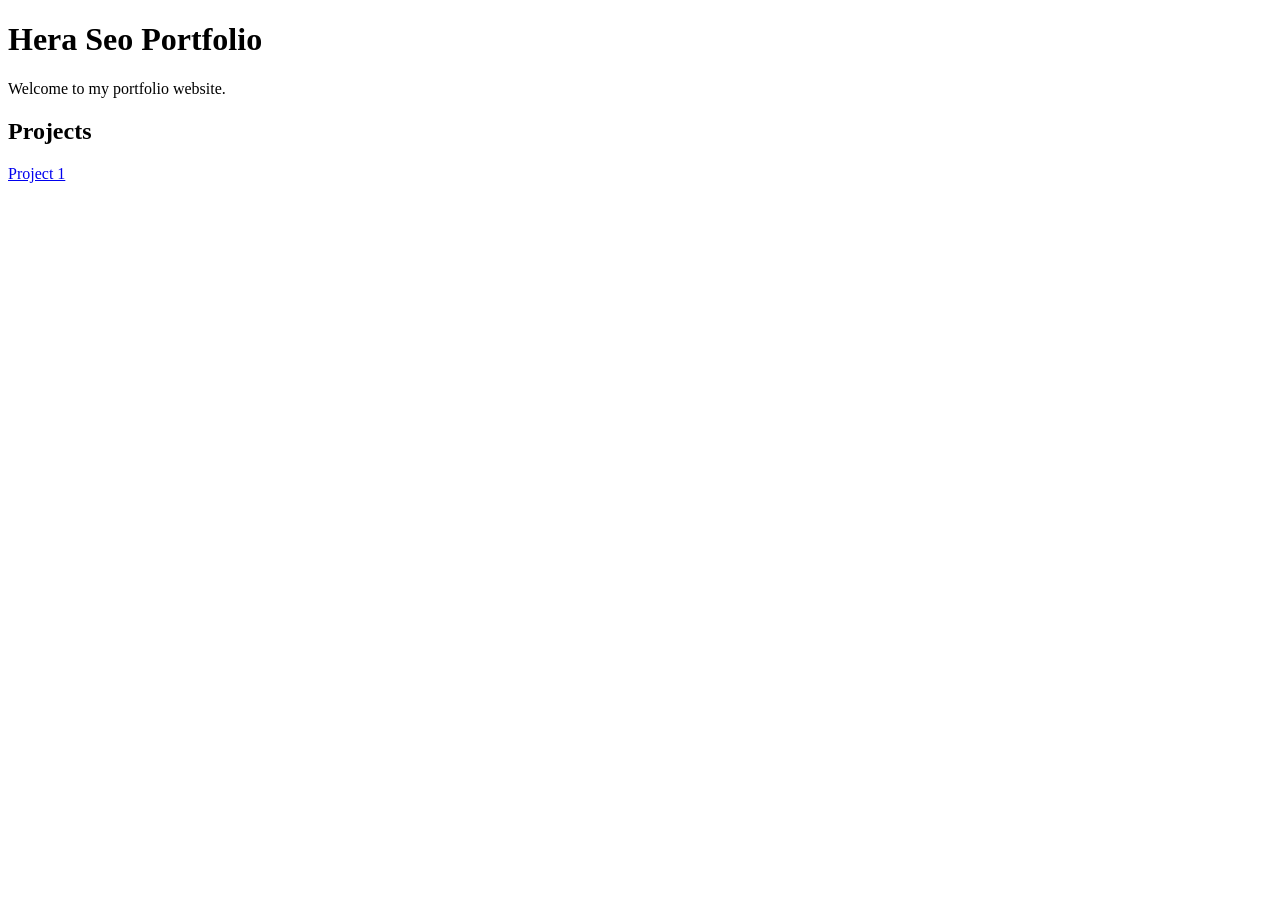
==== index.html @ c652c59f "Create index.html" ====
<!DOCTYPE html>
<html>
<head>
  <meta charset="UTF-8">
  <title>Hera Seo Portfolio</title>
</head>
<body>
  <h1>Hera Seo Portfolio</h1>
  <p>Welcome to my portfolio website.</p>

  <h2>Projects</h2>
  <p><a href="10C_Project1/">Project 1</a></p>
</body>
</html>
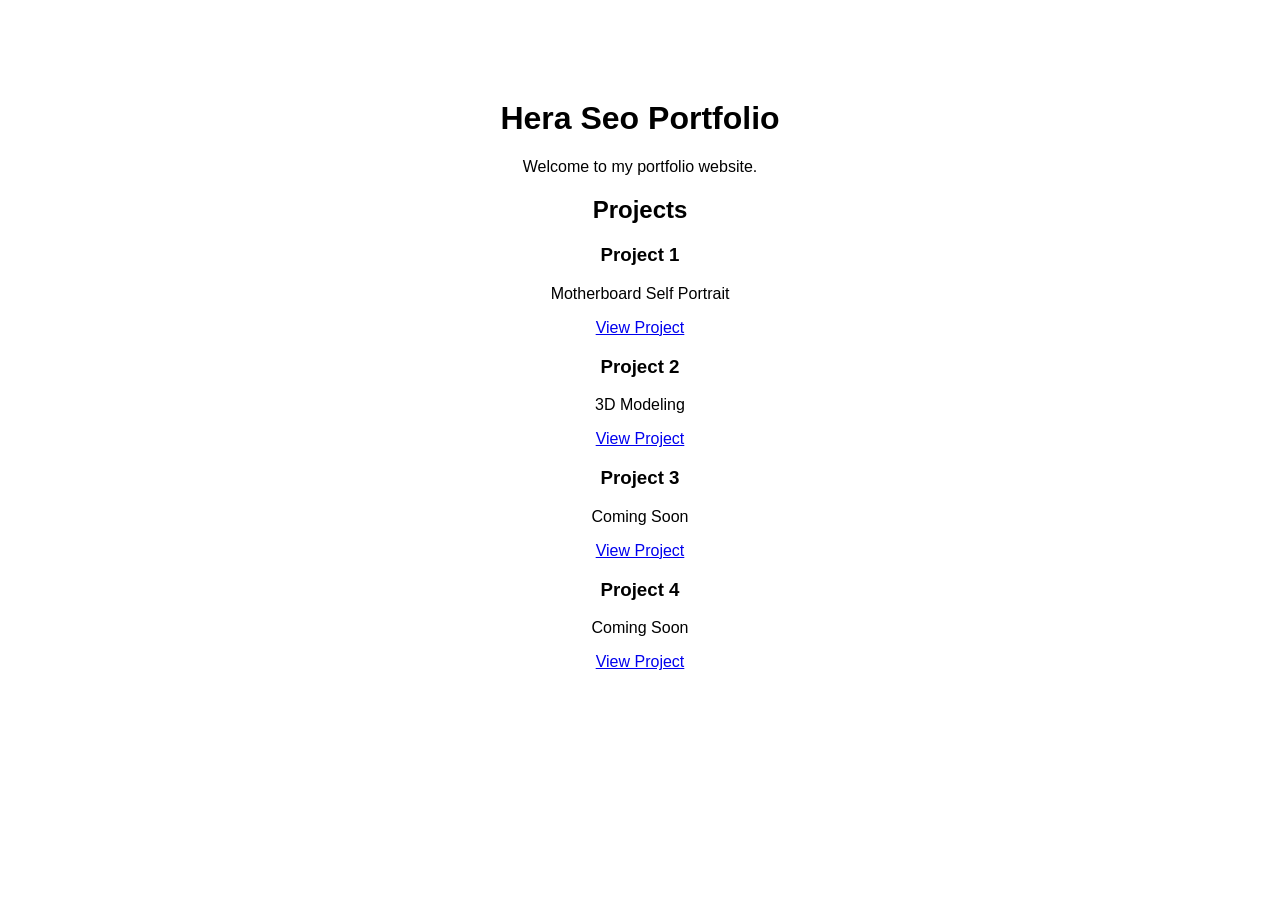
==== commit 16c90bd4: "Update index.html" ====
--- a/index.html
+++ b/index.html
@@ -1,14 +1,40 @@
 <!DOCTYPE html>
 <html>
 <head>
-  <meta charset="UTF-8">
-  <title>Hera Seo Portfolio</title>
+ <head>
+    <meta charset="UTF-8">
+    <title>Hera Seo Portfolio</title>
+    <link rel="stylesheet" href="style.css">
+</head>
 </head>
 <body>
   <h1>Hera Seo Portfolio</h1>
   <p>Welcome to my portfolio website.</p>
 
-  <h2>Projects</h2>
-  <p><a href="10C_Project1/">Project 1</a></p>
+ <h2>Projects</h2>
+
+<div class="card">
+    <h3>Project 1</h3>
+    <p>Motherboard Self Portrait</p>
+    <a href="10C_Project1/">View Project</a>
+</div>
+
+<div class="card">
+    <h3>Project 2</h3>
+    <p>3D Modeling</p>
+    <a href="10C_Project2/">View Project</a>
+</div>
+
+<div class="card">
+    <h3>Project 3</h3>
+    <p>Coming Soon</p>
+    <a href="10C_Project3/">View Project</a>
+</div>
+
+<div class="card">
+    <h3>Project 4</h3>
+    <p>Coming Soon</p>
+    <a href="10C_Project4/">View Project</a>
+</div>
 </body>
 </html>
--- a/style.css
+++ b/style.css
@@ -0,0 +1,9 @@
+body {
+    font-family: Arial, sans-serif;
+    text-align: center;
+    margin-top: 100px;
+}
+
+h1 {
+    color: black;
+}
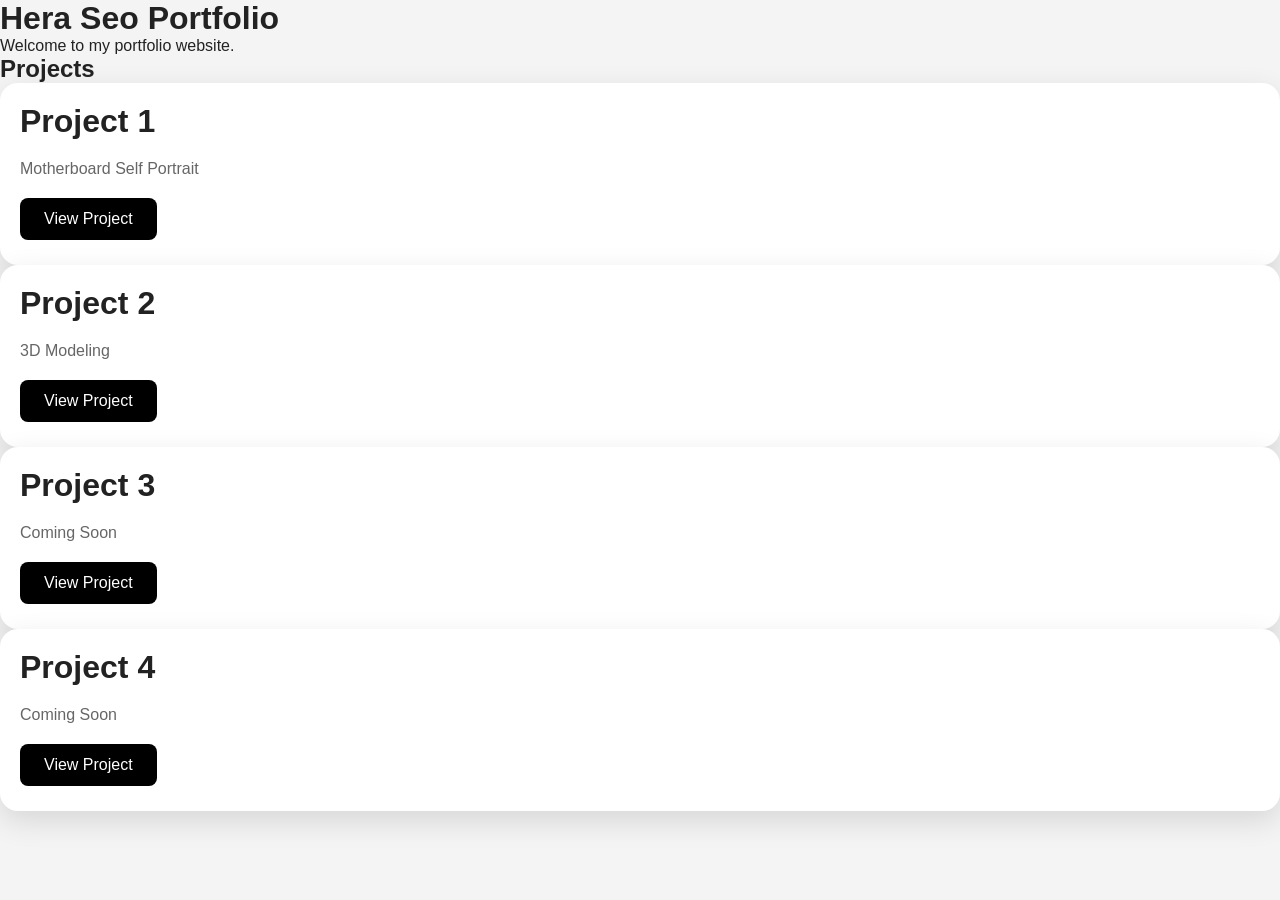
==== commit 1f0e16ac: "change" ====
--- a/index.html
+++ b/index.html
@@ -1,11 +1,9 @@
 <!DOCTYPE html>
 <html>
 <head>
- <head>
     <meta charset="UTF-8">
     <title>Hera Seo Portfolio</title>
     <link rel="stylesheet" href="style.css">
-</head>
 </head>
 <body>
   <h1>Hera Seo Portfolio</h1>
--- a/style.css
+++ b/style.css
@@ -1,9 +1,143 @@
-body {
-    font-family: Arial, sans-serif;
-    text-align: center;
-    margin-top: 100px;
+*{
+    margin:0;
+    padding:0;
+    box-sizing:border-box;
 }
 
-h1 {
-    color: black;
+body{
+
+    background:#f4f4f4;
+
+    font-family:Arial, Helvetica, sans-serif;
+
+    color:#222;
+
 }
+
+.hero{
+
+    height:320px;
+
+    display:flex;
+
+    flex-direction:column;
+
+    justify-content:center;
+
+    align-items:center;
+
+}
+
+.hero h1{
+
+    font-size:64px;
+
+    margin-bottom:20px;
+
+}
+
+.subtitle{
+
+    font-size:20px;
+
+    color:#666;
+
+}
+
+.project-title{
+
+    text-align:center;
+
+    margin-bottom:50px;
+
+    font-size:40px;
+
+}
+
+.projects{
+
+    width:1200px;
+
+    margin:auto;
+
+    display:grid;
+
+    grid-template-columns:repeat(2,1fr);
+
+    gap:40px;
+
+    padding-bottom:80px;
+
+}
+
+.card{
+
+    background:white;
+
+    border-radius:18px;
+
+    overflow:hidden;
+
+    box-shadow:0 10px 30px rgba(0,0,0,.12);
+
+    transition:.3s;
+
+}
+
+.card:hover{
+
+    transform:translateY(-10px);
+
+}
+
+.card img{
+
+    width:100%;
+
+    height:260px;
+
+    object-fit:cover;
+
+    background:#ddd;
+
+}
+
+.card h3{
+
+    margin:20px;
+
+    font-size:32px;
+
+}
+
+.card p{
+
+    margin:0 20px 20px;
+
+    color:#666;
+
+}
+
+.card a{
+
+    display:inline-block;
+
+    margin:0 20px 25px;
+
+    padding:12px 24px;
+
+    background:black;
+
+    color:white;
+
+    border-radius:8px;
+
+    text-decoration:none;
+
+}
+
+.card a:hover{
+
+    background:#444;
+
+}
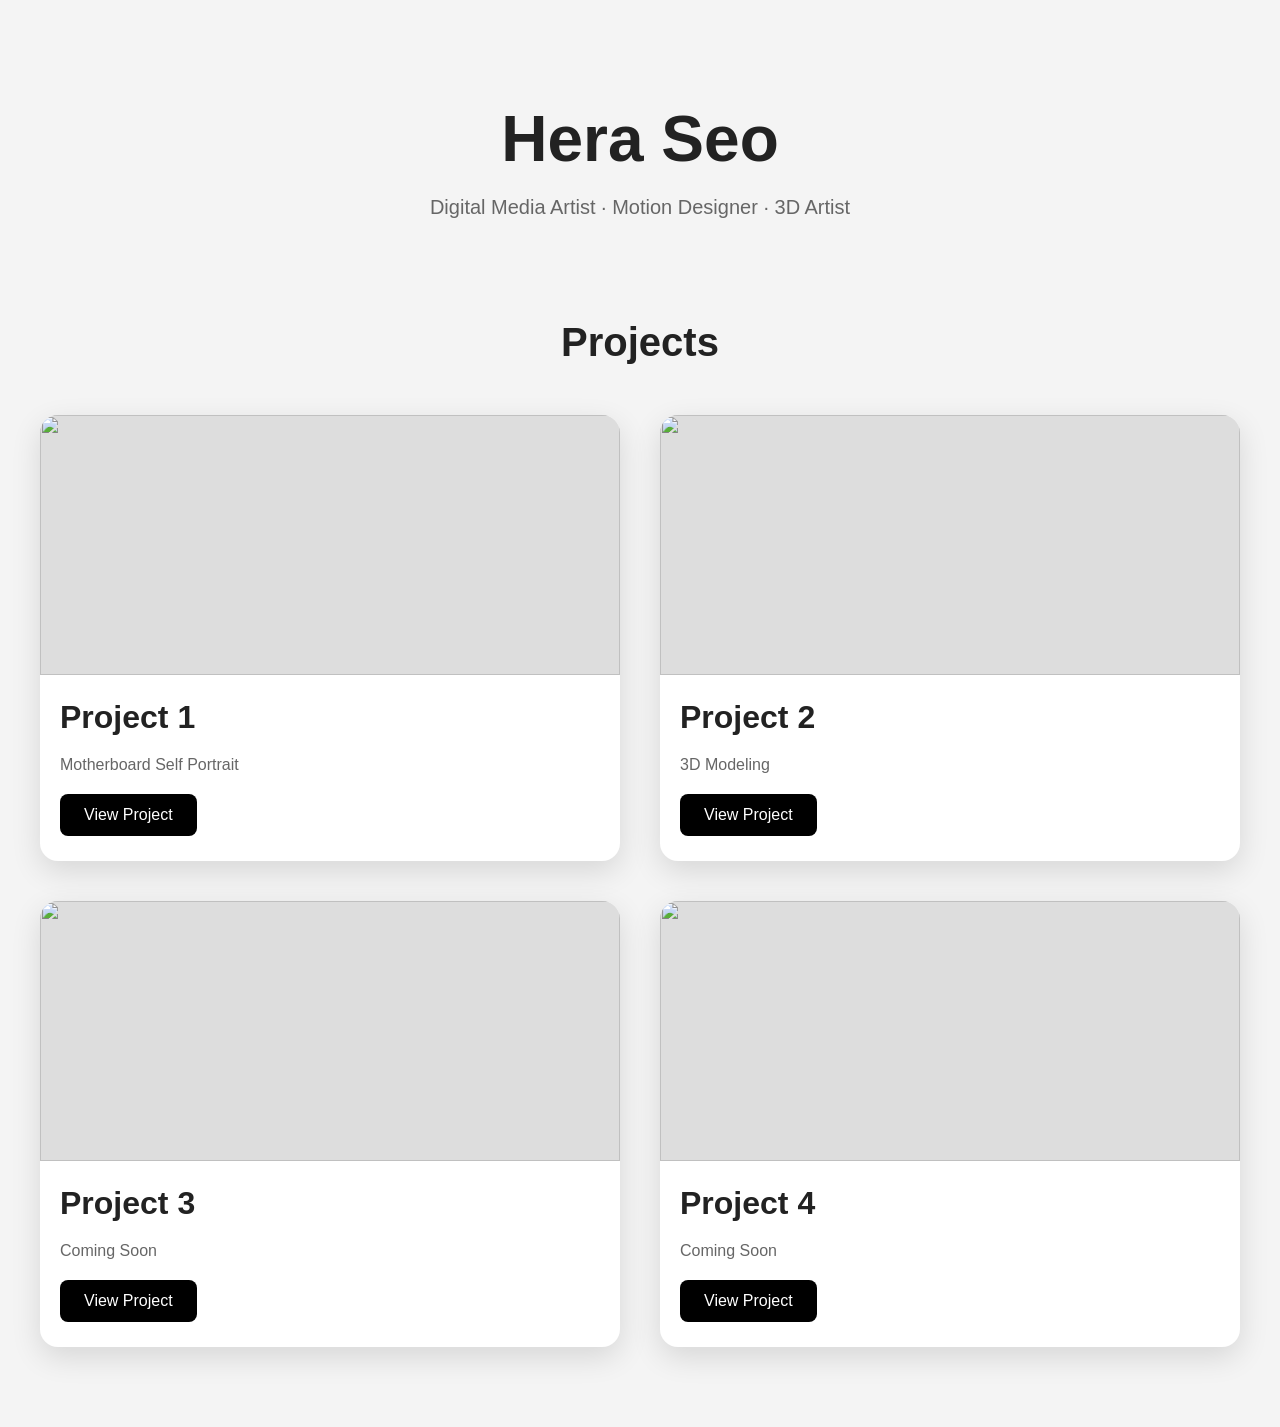
==== commit 47ca77b8: "change" ====
--- a/index.html
+++ b/index.html
@@ -6,33 +6,69 @@
     <link rel="stylesheet" href="style.css">
 </head>
 <body>
-  <h1>Hera Seo Portfolio</h1>
-  <p>Welcome to my portfolio website.</p>
+ <div class="hero">
 
- <h2>Projects</h2>
+    <h1>Hera Seo</h1>
 
-<div class="card">
-    <h3>Project 1</h3>
-    <p>Motherboard Self Portrait</p>
-    <a href="10C_Project1/">View Project</a>
+    <p class="subtitle">
+        Digital Media Artist · Motion Designer · 3D Artist
+    </p>
+
 </div>
 
-<div class="card">
-    <h3>Project 2</h3>
-    <p>3D Modeling</p>
-    <a href="10C_Project2/">View Project</a>
+<h2 class="project-title">Projects</h2>
+
+<div class="projects">
+
+    <div class="card">
+
+        <img src="10C_Project1/thumbnail.jpg">
+
+        <h3>Project 1</h3>
+
+        <p>Motherboard Self Portrait</p>
+
+        <a href="10C_Project1/">View Project</a>
+
+    </div>
+
+    <div class="card">
+
+        <img src="10C_Project2/thumbnail.jpg">
+
+        <h3>Project 2</h3>
+
+        <p>3D Modeling</p>
+
+        <a href="10C_Project2/">View Project</a>
+
+    </div>
+
+    <div class="card">
+
+        <img src="10C_Project3/thumbnail.jpg">
+
+        <h3>Project 3</h3>
+
+        <p>Coming Soon</p>
+
+        <a href="10C_Project3/">View Project</a>
+
+    </div>
+
+    <div class="card">
+
+        <img src="10C_Project4/thumbnail.jpg">
+
+        <h3>Project 4</h3>
+
+        <p>Coming Soon</p>
+
+        <a href="10C_Project4/">View Project</a>
+
+    </div>
+
 </div>
 
-<div class="card">
-    <h3>Project 3</h3>
-    <p>Coming Soon</p>
-    <a href="10C_Project3/">View Project</a>
-</div>
-
-<div class="card">
-    <h3>Project 4</h3>
-    <p>Coming Soon</p>
-    <a href="10C_Project4/">View Project</a>
-</div>
 </body>
 </html>
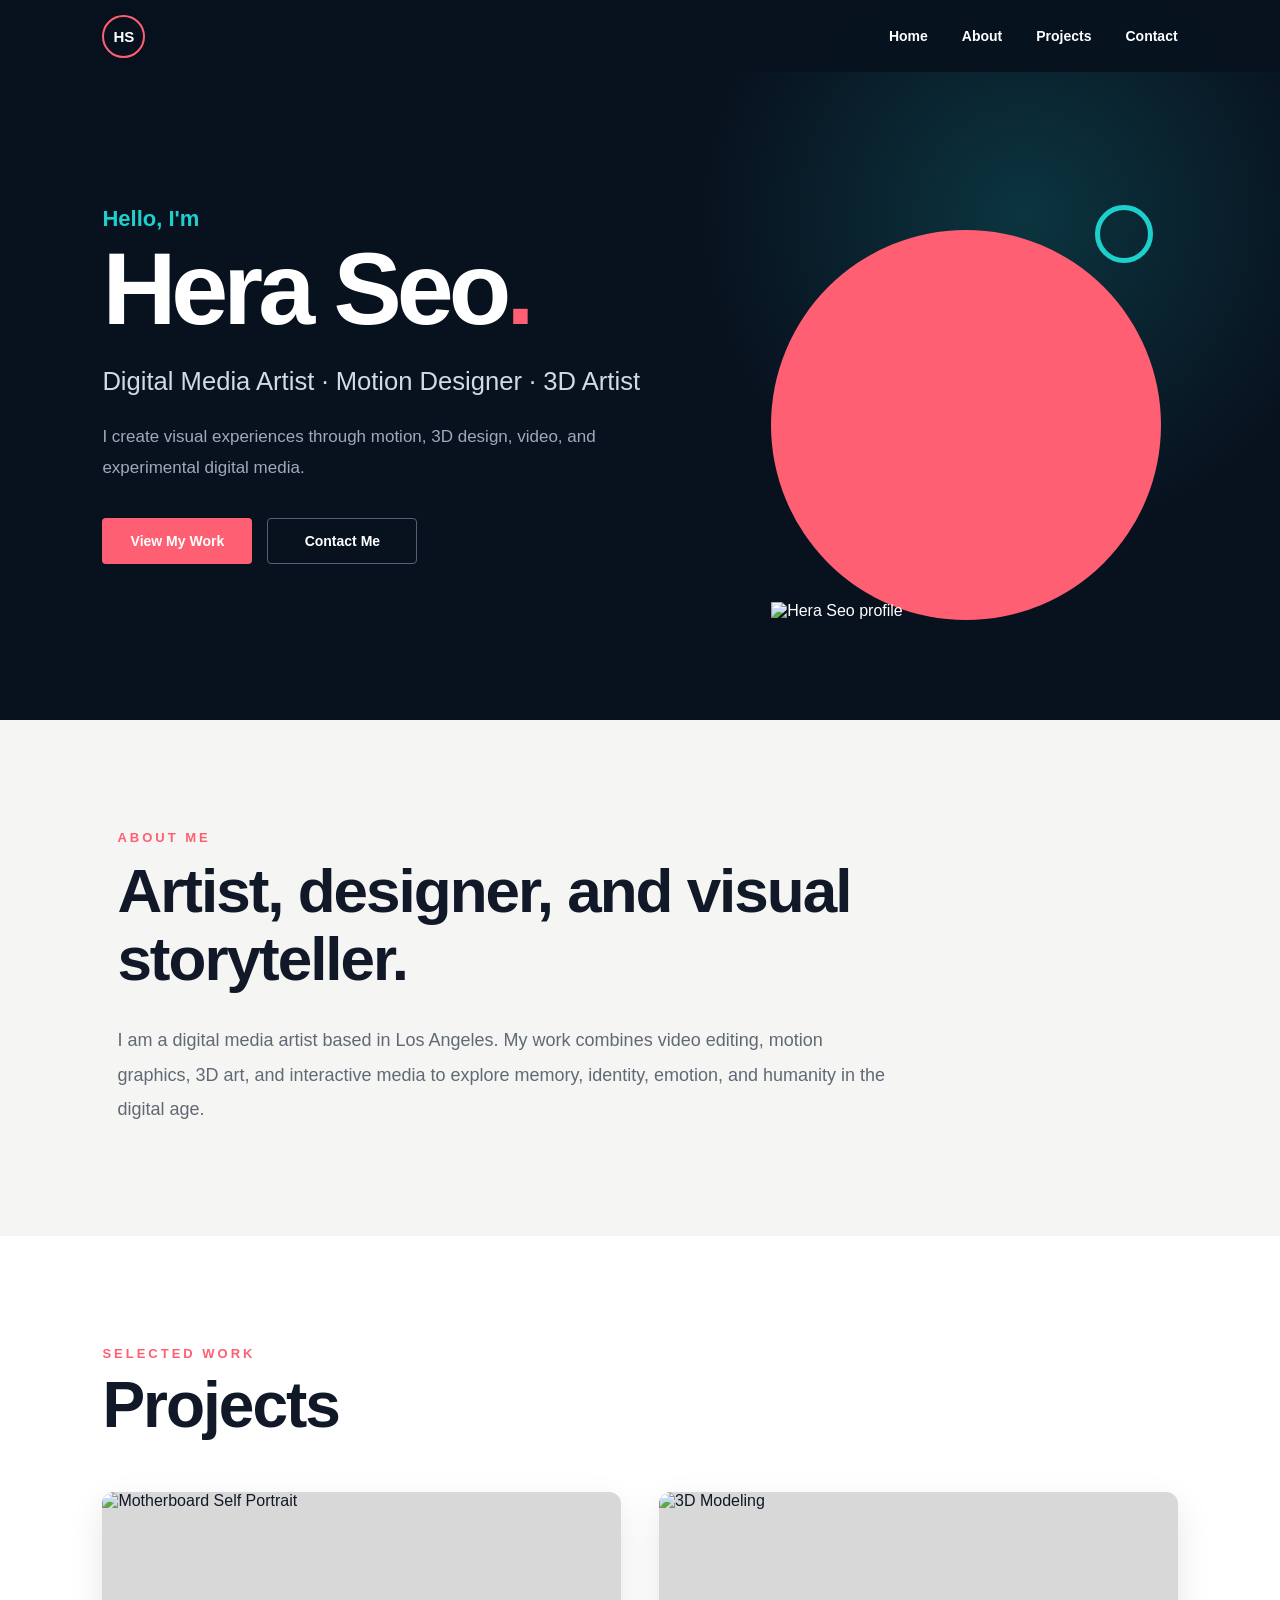
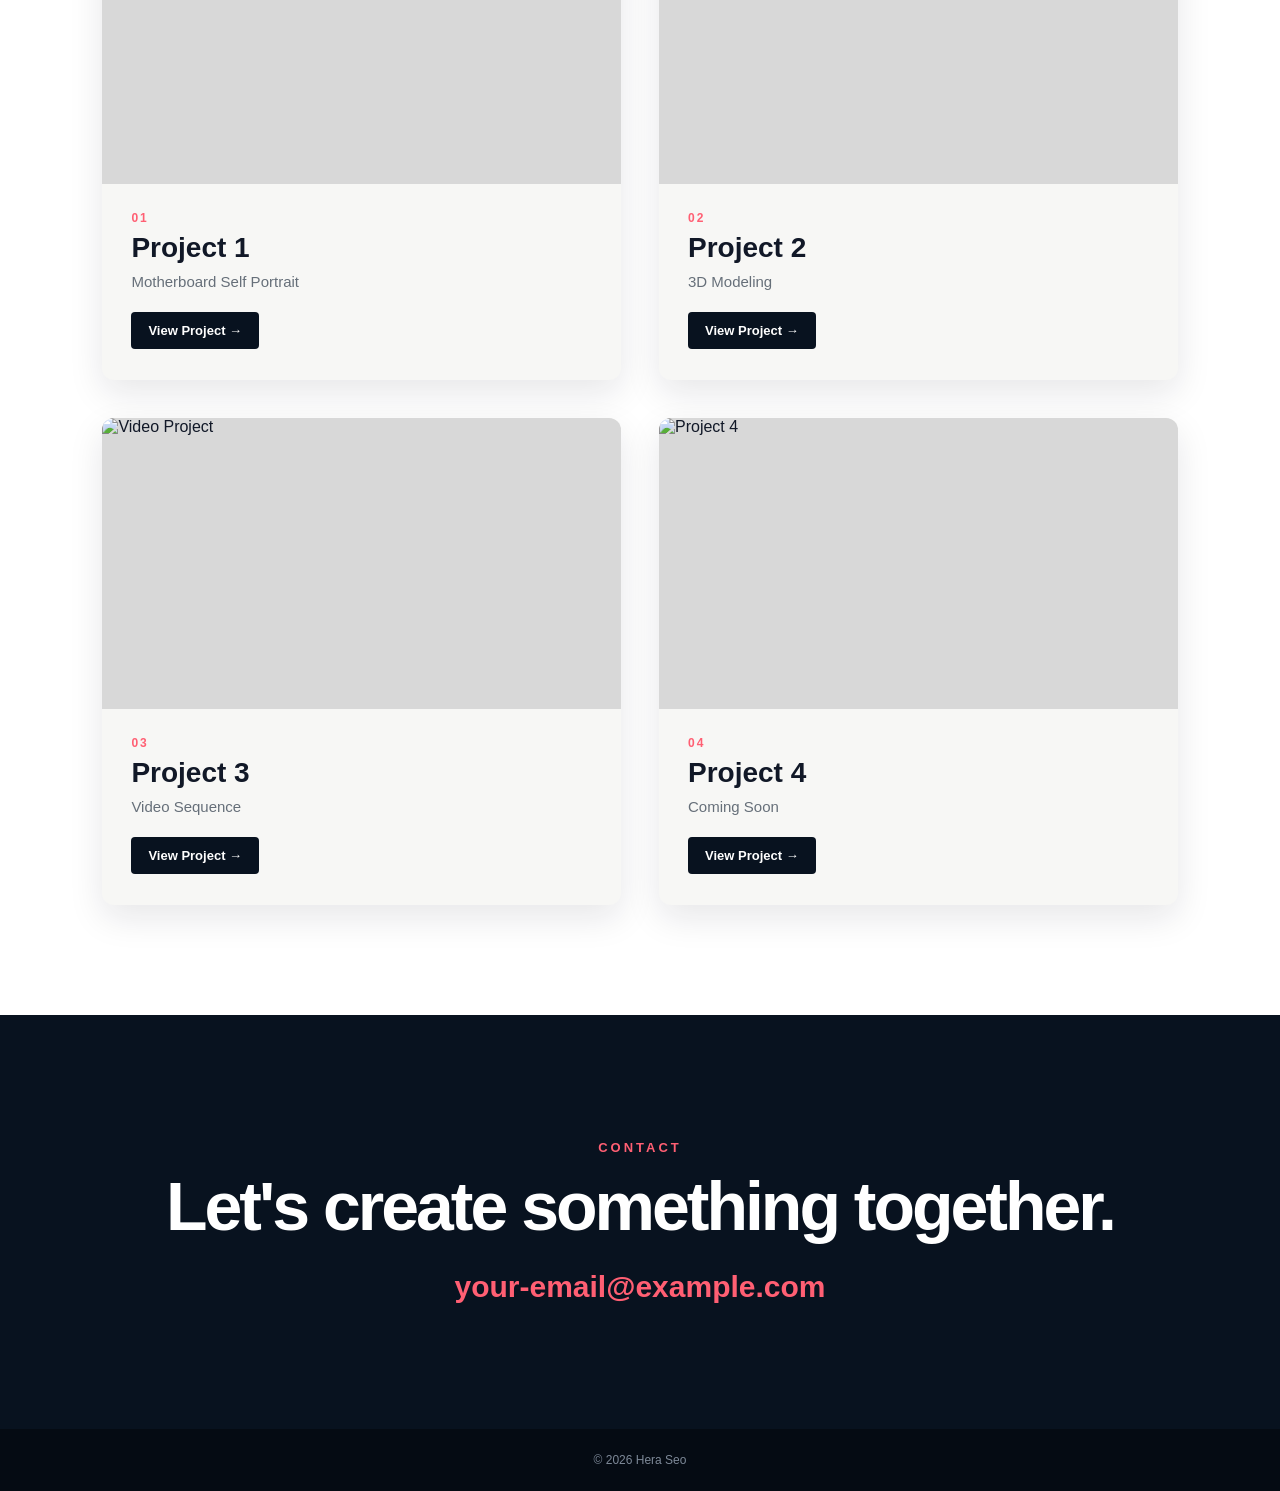
==== commit ece33fe6: "Update index.html" ====
--- a/index.html
+++ b/index.html
@@ -1,74 +1,300 @@
 <!DOCTYPE html>
-<html>
+<html lang="en">
 <head>
     <meta charset="UTF-8">
+
+    <meta
+        name="viewport"
+        content="width=device-width, initial-scale=1.0"
+    >
+
     <title>Hera Seo Portfolio</title>
+
     <link rel="stylesheet" href="style.css">
 </head>
+
 <body>
- <div class="hero">
-
-    <h1>Hera Seo</h1>
-
-    <p class="subtitle">
-        Digital Media Artist · Motion Designer · 3D Artist
-    </p>
-
-</div>
-
-<h2 class="project-title">Projects</h2>
-
-<div class="projects">
-
-    <div class="card">
-
-        <img src="10C_Project1/thumbnail.jpg">
-
-        <h3>Project 1</h3>
-
-        <p>Motherboard Self Portrait</p>
-
-        <a href="10C_Project1/">View Project</a>
-
-    </div>
-
-    <div class="card">
-
-        <img src="10C_Project2/thumbnail.jpg">
-
-        <h3>Project 2</h3>
-
-        <p>3D Modeling</p>
-
-        <a href="10C_Project2/">View Project</a>
-
-    </div>
-
-    <div class="card">
-
-        <img src="10C_Project3/thumbnail.jpg">
-
-        <h3>Project 3</h3>
-
-        <p>Coming Soon</p>
-
-        <a href="10C_Project3/">View Project</a>
-
-    </div>
-
-    <div class="card">
-
-        <img src="10C_Project4/thumbnail.jpg">
-
-        <h3>Project 4</h3>
-
-        <p>Coming Soon</p>
-
-        <a href="10C_Project4/">View Project</a>
-
-    </div>
-
-</div>
+
+    <!-- Navigation -->
+    <nav class="navbar">
+
+        <a href="#home" class="logo">
+            HS
+        </a>
+
+        <div class="nav-links">
+            <a href="#home">Home</a>
+            <a href="#about">About</a>
+            <a href="#projects">Projects</a>
+            <a href="#contact">Contact</a>
+        </div>
+
+    </nav>
+
+
+    <!-- Hero -->
+    <header class="hero" id="home">
+
+        <div class="hero-content">
+
+            <!-- Left Text -->
+            <div class="hero-text">
+
+                <p class="hello">
+                    Hello, I'm
+                </p>
+
+                <h1>
+                    Hera Seo<span>.</span>
+                </h1>
+
+                <p class="subtitle">
+                    Digital Media Artist · Motion Designer · 3D Artist
+                </p>
+
+                <p class="intro">
+                    I create visual experiences through motion,
+                    3D design, video, and experimental digital media.
+                </p>
+
+                <div class="hero-buttons">
+
+                    <a href="#projects" class="primary-button">
+                        View My Work
+                    </a>
+
+                    <a href="#contact" class="secondary-button">
+                        Contact Me
+                    </a>
+
+                </div>
+
+            </div>
+
+
+            <!-- Right Profile Image -->
+            <div class="profile-area">
+
+                <div class="profile-circle"></div>
+
+                <img
+                    src="profile.png"
+                    alt="Hera Seo profile"
+                    class="profile-image"
+                >
+
+                <div class="decor-circle"></div>
+
+            </div>
+
+        </div>
+
+    </header>
+
+
+    <!-- About -->
+    <section class="about-section" id="about">
+
+        <p class="section-label">
+            ABOUT ME
+        </p>
+
+        <h2>
+            Artist, designer, and visual storyteller.
+        </h2>
+
+        <p class="about-text">
+            I am a digital media artist based in Los Angeles.
+            My work combines video editing, motion graphics,
+            3D art, and interactive media to explore memory,
+            identity, emotion, and humanity in the digital age.
+        </p>
+
+    </section>
+
+
+    <!-- Projects -->
+    <section class="project-section" id="projects">
+
+        <p class="section-label">
+            SELECTED WORK
+        </p>
+
+        <h2 class="project-title">
+            Projects
+        </h2>
+
+        <div class="projects">
+
+            <div class="card">
+
+                <div class="image-wrapper">
+
+                    <img
+                        src="10C_Project1/thumbnail.jpg"
+                        alt="Motherboard Self Portrait"
+                    >
+
+                </div>
+
+                <div class="card-content">
+
+                    <p class="project-number">
+                        01
+                    </p>
+
+                    <h3>
+                        Project 1
+                    </h3>
+
+                    <p>
+                        Motherboard Self Portrait
+                    </p>
+
+                    <a href="10C_Project1/">
+                        View Project →
+                    </a>
+
+                </div>
+
+            </div>
+
+
+            <div class="card">
+
+                <div class="image-wrapper">
+
+                    <img
+                        src="10C_Project2/thumbnail.jpg"
+                        alt="3D Modeling"
+                    >
+
+                </div>
+
+                <div class="card-content">
+
+                    <p class="project-number">
+                        02
+                    </p>
+
+                    <h3>
+                        Project 2
+                    </h3>
+
+                    <p>
+                        3D Modeling
+                    </p>
+
+                    <a href="10C_Project2/">
+                        View Project →
+                    </a>
+
+                </div>
+
+            </div>
+
+
+            <div class="card">
+
+                <div class="image-wrapper">
+
+                    <img
+                        src="10C_Project3/thumbnail.jpg"
+                        alt="Video Project"
+                    >
+
+                </div>
+
+                <div class="card-content">
+
+                    <p class="project-number">
+                        03
+                    </p>
+
+                    <h3>
+                        Project 3
+                    </h3>
+
+                    <p>
+                        Video Sequence
+                    </p>
+
+                    <a href="10C_Project3/">
+                        View Project →
+                    </a>
+
+                </div>
+
+            </div>
+
+
+            <div class="card">
+
+                <div class="image-wrapper">
+
+                    <img
+                        src="10C_Project4/thumbnail.jpg"
+                        alt="Project 4"
+                    >
+
+                </div>
+
+                <div class="card-content">
+
+                    <p class="project-number">
+                        04
+                    </p>
+
+                    <h3>
+                        Project 4
+                    </h3>
+
+                    <p>
+                        Coming Soon
+                    </p>
+
+                    <a href="10C_Project4/">
+                        View Project →
+                    </a>
+
+                </div>
+
+            </div>
+
+        </div>
+
+    </section>
+
+
+    <!-- Contact -->
+    <section class="contact-section" id="contact">
+
+        <p class="section-label">
+            CONTACT
+        </p>
+
+        <h2>
+            Let's create something together.
+        </h2>
+
+        <a
+            href="mailto:your-email@example.com"
+            class="email-link"
+        >
+            your-email@example.com
+        </a>
+
+    </section>
+
+
+    <!-- Footer -->
+    <footer>
+
+        <p>
+            © 2026 Hera Seo
+        </p>
+
+    </footer>
 
 </body>
 </html>
--- a/style.css
+++ b/style.css
@@ -1,143 +1,561 @@
-*{
-    margin:0;
-    padding:0;
-    box-sizing:border-box;
-}
-
-body{
-
-    background:#f4f4f4;
-
-    font-family:Arial, Helvetica, sans-serif;
-
-    color:#222;
-
-}
-
-.hero{
-
-    height:320px;
-
-    display:flex;
-
-    flex-direction:column;
-
-    justify-content:center;
-
-    align-items:center;
-
-}
-
-.hero h1{
-
-    font-size:64px;
-
-    margin-bottom:20px;
-
-}
-
-.subtitle{
-
-    font-size:20px;
-
-    color:#666;
-
-}
-
-.project-title{
-
-    text-align:center;
-
-    margin-bottom:50px;
-
-    font-size:40px;
-
-}
-
-.projects{
-
-    width:1200px;
-
-    margin:auto;
-
-    display:grid;
-
-    grid-template-columns:repeat(2,1fr);
-
-    gap:40px;
-
-    padding-bottom:80px;
-
-}
-
-.card{
-
-    background:white;
-
-    border-radius:18px;
-
-    overflow:hidden;
-
-    box-shadow:0 10px 30px rgba(0,0,0,.12);
-
-    transition:.3s;
-
-}
-
-.card:hover{
-
-    transform:translateY(-10px);
-
-}
-
-.card img{
-
-    width:100%;
-
-    height:260px;
-
-    object-fit:cover;
-
-    background:#ddd;
-
-}
-
-.card h3{
-
-    margin:20px;
-
-    font-size:32px;
-
-}
-
-.card p{
-
-    margin:0 20px 20px;
-
-    color:#666;
-
-}
-
-.card a{
-
-    display:inline-block;
-
-    margin:0 20px 25px;
-
-    padding:12px 24px;
-
-    background:black;
-
-    color:white;
-
-    border-radius:8px;
-
-    text-decoration:none;
-
-}
-
-.card a:hover{
-
-    background:#444;
+/* Basic Reset */
+
+* {
+    margin: 0;
+    padding: 0;
+    box-sizing: border-box;
+}
+
+html {
+    scroll-behavior: smooth;
+}
+
+body {
+    font-family: Arial, Helvetica, sans-serif;
+    color: #111827;
+    background-color: #f5f5f3;
+}
+
+a {
+    color: inherit;
+    text-decoration: none;
+}
+
+img {
+    display: block;
+    width: 100%;
+}
+
+
+/* Navigation */
+
+.navbar {
+    position: fixed;
+    top: 0;
+    left: 0;
+
+    width: 100%;
+    height: 72px;
+
+    padding: 0 8%;
+
+    display: flex;
+    justify-content: space-between;
+    align-items: center;
+
+    background-color: rgba(8, 18, 31, 0.95);
+    backdrop-filter: blur(10px);
+
+    color: white;
+
+    z-index: 1000;
+}
+
+.logo {
+    width: 43px;
+    height: 43px;
+
+    display: flex;
+    justify-content: center;
+    align-items: center;
+
+    border: 2px solid #ff5f73;
+    border-radius: 50%;
+
+    font-size: 15px;
+    font-weight: 800;
+}
+
+.nav-links {
+    display: flex;
+    gap: 34px;
+}
+
+.nav-links a {
+    font-size: 14px;
+    font-weight: 600;
+
+    transition: color 0.3s ease;
+}
+
+.nav-links a:hover {
+    color: #ff5f73;
+}
+
+
+/* Hero */
+
+.hero {
+    min-height: 720px;
+
+    padding: 140px 8% 90px;
+
+    display: flex;
+    align-items: center;
+
+    color: white;
+
+    background:
+        radial-gradient(
+            circle at 80% 30%,
+            rgba(26, 211, 210, 0.18),
+            transparent 28%
+        ),
+        #08121f;
+
+    overflow: hidden;
+}
+
+.hero-content {
+    width: 100%;
+    max-width: 1250px;
+
+    margin: 0 auto;
+
+    display: grid;
+    grid-template-columns: 1.15fr 0.85fr;
+    gap: 80px;
+
+    align-items: center;
+}
+
+.hello {
+    margin-bottom: 8px;
+
+    color: #1ed0cc;
+
+    font-size: 22px;
+    font-weight: 700;
+}
+
+.hero h1 {
+    font-size: clamp(62px, 8vw, 105px);
+    line-height: 0.95;
+
+    letter-spacing: -5px;
+}
+
+.hero h1 span {
+    color: #ff5f73;
+}
+
+.subtitle {
+    margin-top: 25px;
+
+    max-width: 700px;
+
+    color: #d2dae4;
+
+    font-size: clamp(19px, 2vw, 27px);
+    font-weight: 500;
+
+    line-height: 1.5;
+}
+
+.intro {
+    max-width: 600px;
+
+    margin-top: 22px;
+
+    color: #9eaaba;
+
+    font-size: 17px;
+    line-height: 1.8;
+}
+
+.hero-buttons {
+    margin-top: 35px;
+
+    display: flex;
+    gap: 15px;
+    flex-wrap: wrap;
+}
+
+.hero-buttons a {
+    min-width: 150px;
+
+    padding: 14px 24px;
+
+    display: inline-flex;
+    justify-content: center;
+    align-items: center;
+
+    border-radius: 4px;
+
+    font-size: 14px;
+    font-weight: 700;
+
+    transition:
+        transform 0.3s ease,
+        background-color 0.3s ease;
+}
+
+.hero-buttons a:hover {
+    transform: translateY(-4px);
+}
+
+.primary-button {
+    background-color: #ff5f73;
+}
+
+.primary-button:hover {
+    background-color: #ff425d;
+}
+
+.secondary-button {
+    border: 1px solid #536174;
+}
+
+.secondary-button:hover {
+    background-color: rgba(255, 255, 255, 0.08);
+}
+
+
+/* Profile */
+
+.profile-area {
+    position: relative;
+
+    min-height: 470px;
+
+    display: flex;
+    justify-content: center;
+    align-items: flex-end;
+}
+
+.profile-circle {
+    position: absolute;
+
+    width: 390px;
+    height: 390px;
+
+    border-radius: 50%;
+
+    background-color: #ff5f73;
+}
+
+.profile-image {
+    position: relative;
+    z-index: 2;
+
+    width: min(390px, 100%);
+    max-height: 510px;
+
+    object-fit: contain;
+    object-position: bottom;
+}
+
+.decor-circle {
+    position: absolute;
+    top: 55px;
+    right: 25px;
+
+    width: 58px;
+    height: 58px;
+
+    border: 5px solid #1ed0cc;
+    border-radius: 50%;
+}
+
+
+/* About */
+
+.about-section {
+    padding: 110px 8%;
+
+    max-width: 1250px;
+    margin: 0 auto;
+}
+
+.section-label {
+    margin-bottom: 12px;
+
+    color: #ff5f73;
+
+    font-size: 13px;
+    font-weight: 800;
+
+    letter-spacing: 3px;
+}
+
+.about-section h2 {
+    max-width: 850px;
+
+    font-size: clamp(38px, 5vw, 62px);
+
+    line-height: 1.1;
+    letter-spacing: -2px;
+}
+
+.about-text {
+    max-width: 770px;
+
+    margin-top: 30px;
+
+    color: #616975;
+
+    font-size: 18px;
+    line-height: 1.9;
+}
+
+
+/* Projects Section */
+
+.project-section {
+    padding: 110px 8%;
+
+    background-color: white;
+}
+
+.project-section > .section-label,
+.project-title {
+    max-width: 1250px;
+    margin-left: auto;
+    margin-right: auto;
+}
+
+.project-title {
+    margin-bottom: 55px;
+
+    font-size: clamp(42px, 5vw, 64px);
+
+    line-height: 1;
+    letter-spacing: -2px;
+}
+
+
+/* Existing Block Style */
+
+.projects {
+    max-width: 1250px;
+
+    margin: 0 auto;
+
+    display: grid;
+    grid-template-columns: repeat(2, 1fr);
+
+    gap: 38px;
+}
+
+.card {
+    overflow: hidden;
+
+    background-color: #f7f7f5;
+
+    border-radius: 12px;
+
+    box-shadow: 0 13px 35px rgba(15, 23, 42, 0.1);
+
+    transition:
+        transform 0.35s ease,
+        box-shadow 0.35s ease;
+}
+
+.card:hover {
+    transform: translateY(-8px);
+
+    box-shadow: 0 24px 48px rgba(15, 23, 42, 0.16);
+}
+
+.image-wrapper {
+    width: 100%;
+    overflow: hidden;
+
+    background-color: #d8d8d8;
+}
+
+.card img {
+    width: 100%;
+    aspect-ratio: 16 / 9;
+
+    object-fit: cover;
+
+    transition: transform 0.5s ease;
+}
+
+.card:hover img {
+    transform: scale(1.05);
+}
+
+.card-content {
+    padding: 27px 29px 31px;
+}
+
+.project-number {
+    margin-bottom: 7px;
+
+    color: #ff5f73;
+
+    font-size: 12px;
+    font-weight: 800;
+
+    letter-spacing: 2px;
+}
+
+.card h3 {
+    margin-bottom: 9px;
+
+    font-size: 28px;
+}
+
+.card-content > p:not(.project-number) {
+    margin-bottom: 22px;
+
+    color: #666f79;
+
+    font-size: 15px;
+}
+
+.card a {
+    display: inline-flex;
+
+    padding: 11px 17px;
+
+    background-color: #08121f;
+    color: white;
+
+    border-radius: 4px;
+
+    font-size: 13px;
+    font-weight: 700;
+
+    transition:
+        background-color 0.3s ease,
+        transform 0.3s ease;
+}
+
+.card a:hover {
+    background-color: #ff5f73;
+    transform: translateX(3px);
+}
+
+
+/* Contact */
+
+.contact-section {
+    padding: 125px 8%;
+
+    text-align: center;
+
+    color: white;
+    background-color: #08121f;
+}
+
+.contact-section h2 {
+    margin-bottom: 25px;
+
+    font-size: clamp(40px, 6vw, 68px);
+    letter-spacing: -3px;
+}
+
+.email-link {
+    color: #ff5f73;
+
+    font-size: clamp(18px, 3vw, 30px);
+    font-weight: 700;
+}
+
+.email-link:hover {
+    text-decoration: underline;
+}
+
+
+/* Footer */
+
+footer {
+    padding: 24px;
+
+    text-align: center;
+
+    color: #7e8998;
+    background-color: #050b13;
+
+    font-size: 12px;
+}
+
+
+/* Tablet */
+
+@media screen and (max-width: 850px) {
+
+    .nav-links {
+        gap: 18px;
+    }
+
+    .hero {
+        padding-top: 125px;
+        text-align: center;
+    }
+
+    .hero-content {
+        grid-template-columns: 1fr;
+        gap: 40px;
+    }
+
+    .intro {
+        margin-left: auto;
+        margin-right: auto;
+    }
+
+    .hero-buttons {
+        justify-content: center;
+    }
+
+    .profile-area {
+        min-height: 400px;
+    }
+
+    .profile-circle {
+        width: 310px;
+        height: 310px;
+    }
+
+    .profile-image {
+        width: 320px;
+        max-height: 410px;
+    }
+
+    .projects {
+        grid-template-columns: 1fr;
+    }
+
+}
+
+
+/* Mobile */
+
+@media screen and (max-width: 560px) {
+
+    .navbar {
+        padding: 0 5%;
+    }
+
+    .nav-links {
+        gap: 11px;
+    }
+
+    .nav-links a {
+        font-size: 11px;
+    }
+
+    .hero {
+        padding-left: 6%;
+        padding-right: 6%;
+    }
+
+    .hero h1 {
+        letter-spacing: -3px;
+    }
+
+    .about-section,
+    .project-section,
+    .contact-section {
+        padding-left: 6%;
+        padding-right: 6%;
+    }
+
+    .card-content {
+        padding: 23px;
+    }
 
 }
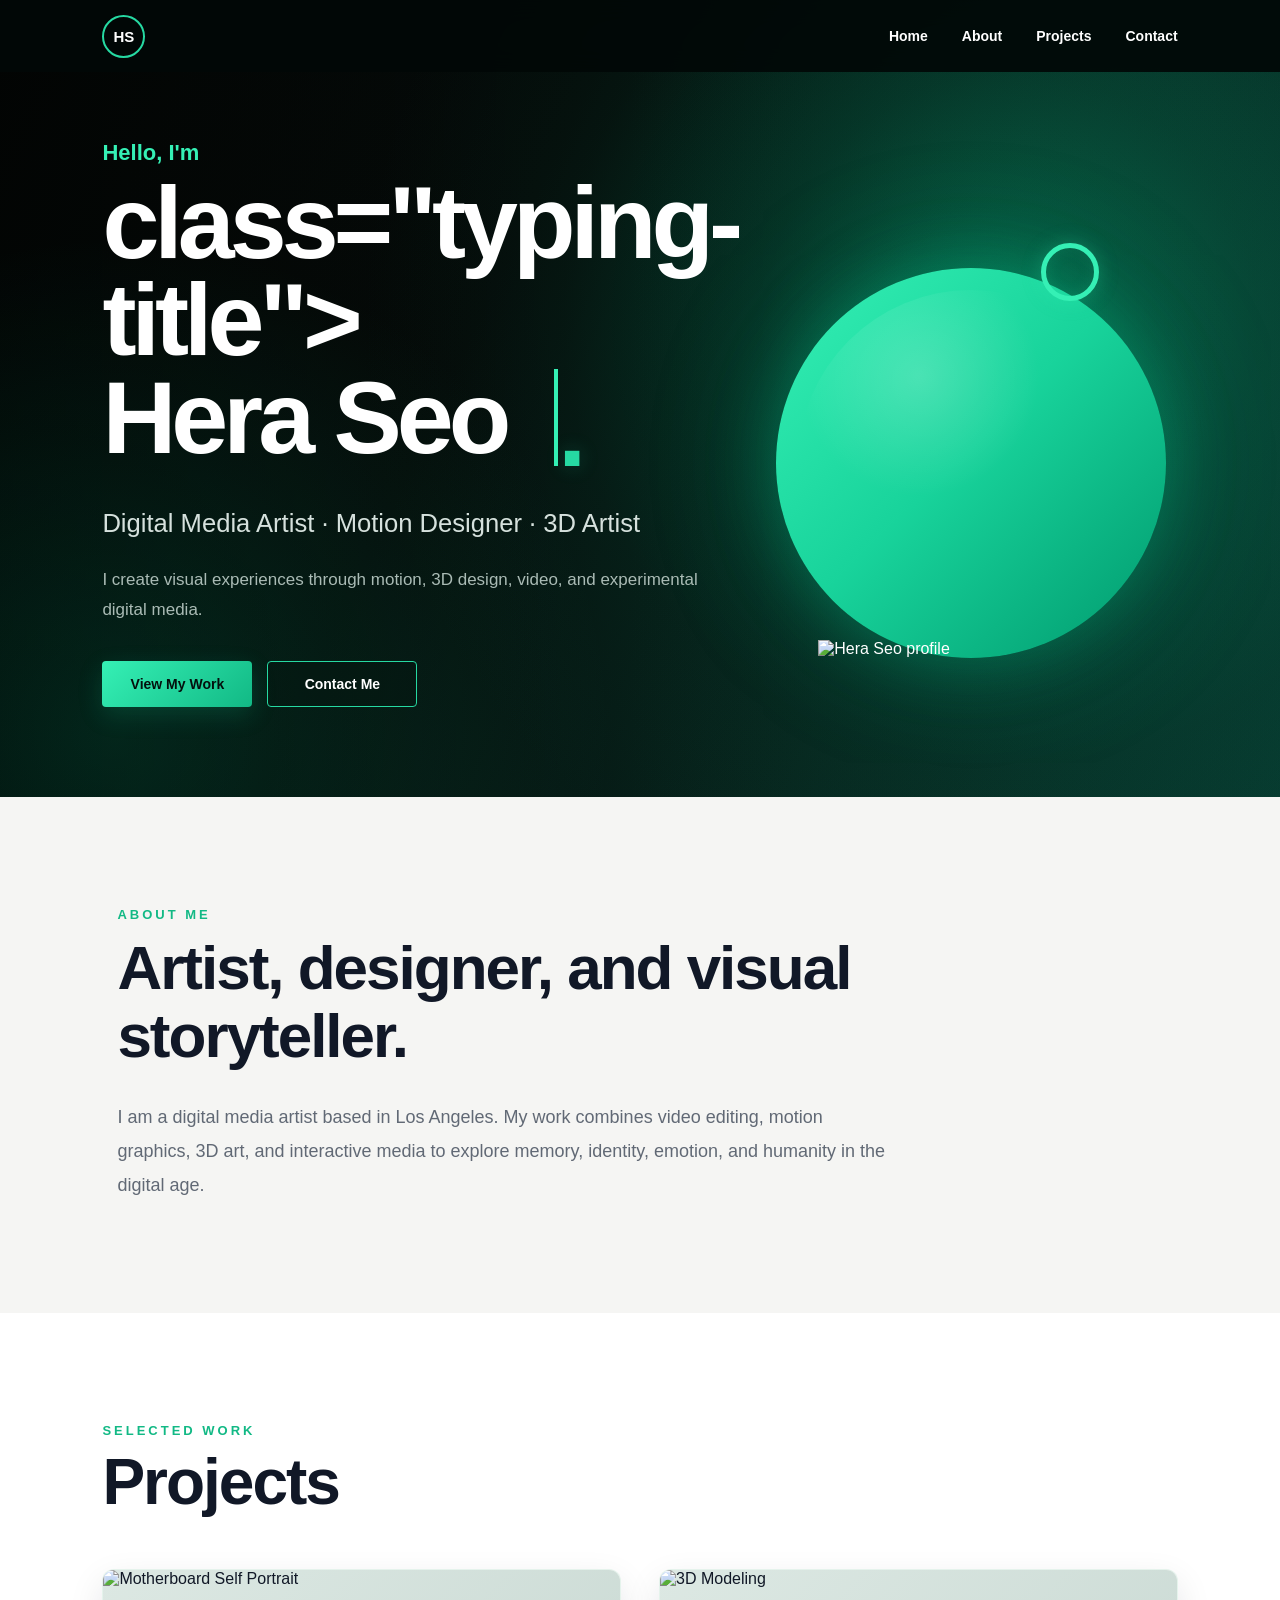
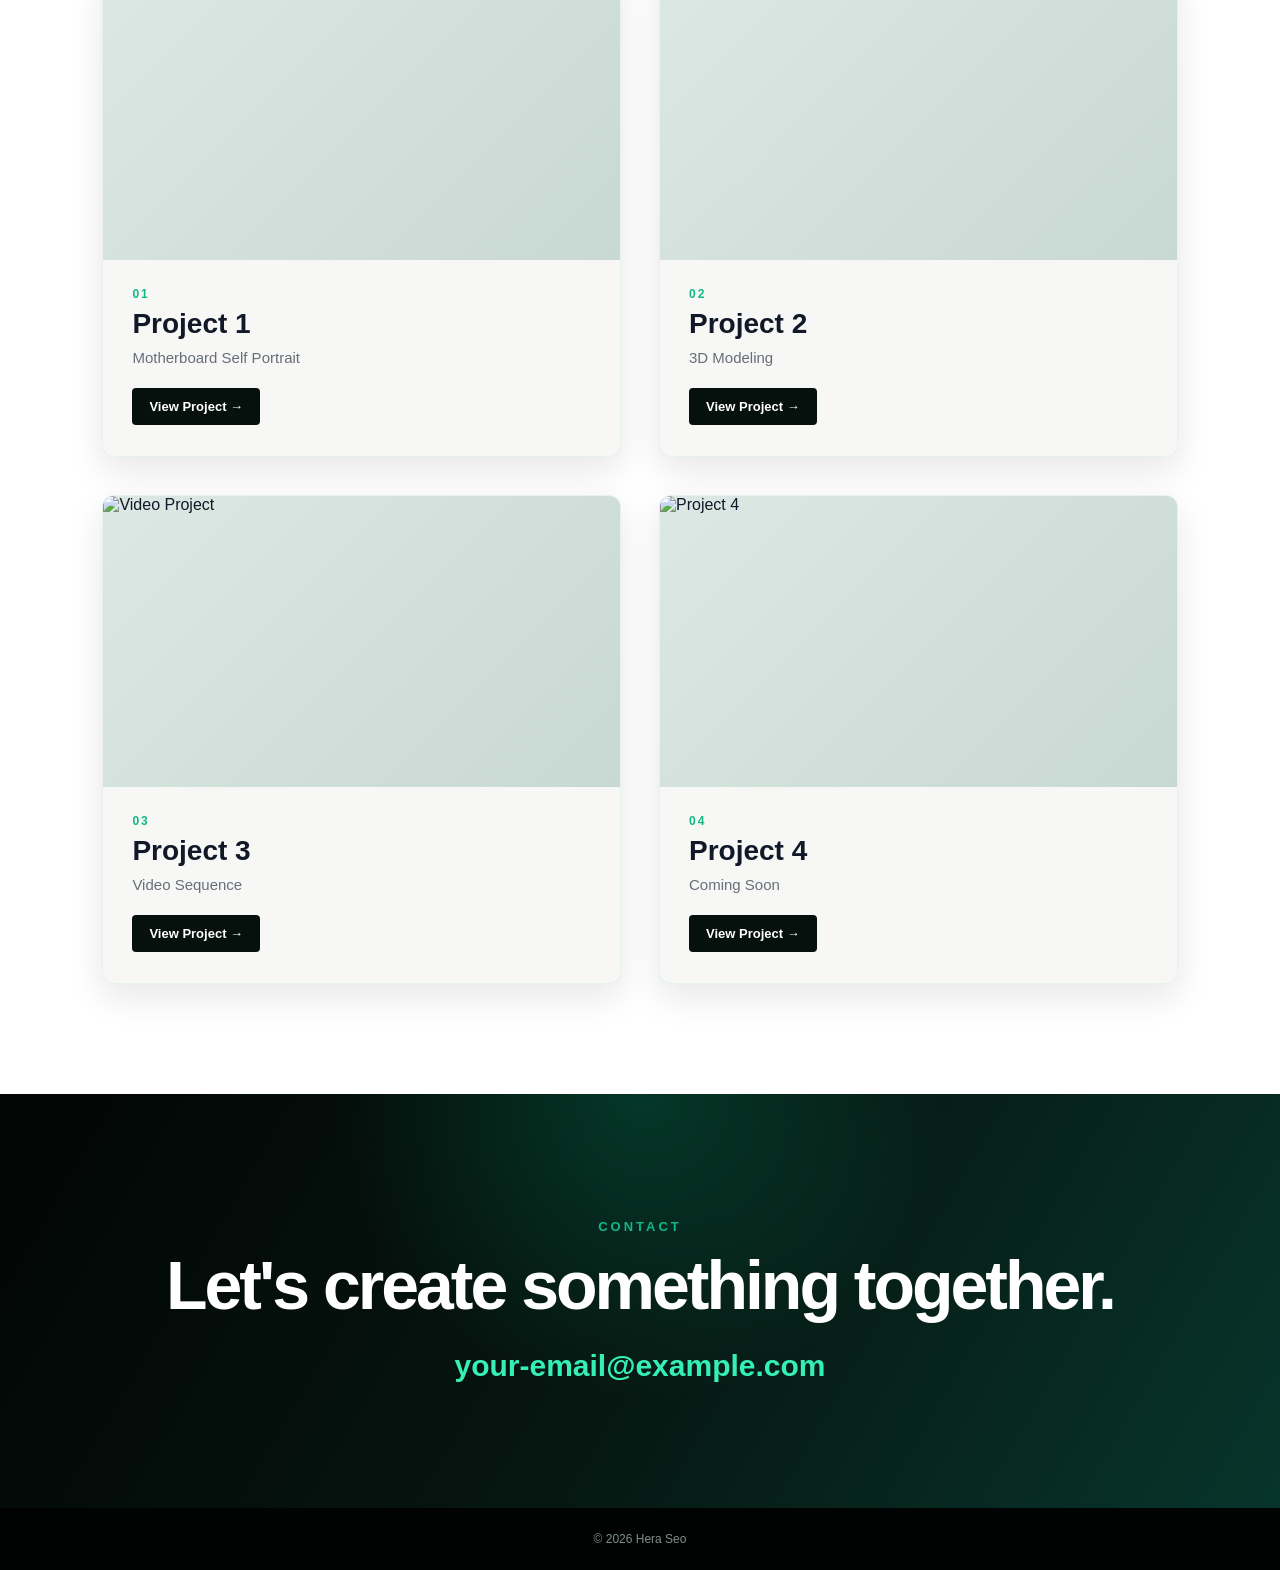
==== commit 9a4dd363: "change" ====
--- a/index.html
+++ b/index.html
@@ -45,7 +45,8 @@
                 </p>
 
                 <h1>
-                    Hera Seo<span>.</span>
+                    class="typing-title">
+                     <span class="typing-text">Hera Seo</span><span class="period">.</span>
                 </h1>
 
                 <p class="subtitle">
--- a/style.css
+++ b/style.css
@@ -43,8 +43,8 @@
     justify-content: space-between;
     align-items: center;
 
-    background-color: rgba(8, 18, 31, 0.95);
-    backdrop-filter: blur(10px);
+    background-color: rgba(2, 8, 7, 0.92);
+    backdrop-filter: blur(12px);
 
     color: white;
 
@@ -59,11 +59,23 @@
     justify-content: center;
     align-items: center;
 
-    border: 2px solid #ff5f73;
+    border: 2px solid #26d9a2;
     border-radius: 50%;
 
     font-size: 15px;
     font-weight: 800;
+
+    transition:
+        background-color 0.3s ease,
+        color 0.3s ease,
+        box-shadow 0.3s ease;
+}
+
+.logo:hover {
+    background-color: #26d9a2;
+    color: #04100d;
+
+    box-shadow: 0 0 20px rgba(38, 217, 162, 0.35);
 }
 
 .nav-links {
@@ -72,20 +84,43 @@
 }
 
 .nav-links a {
+    position: relative;
+
     font-size: 14px;
     font-weight: 600;
 
     transition: color 0.3s ease;
 }
 
+.nav-links a::after {
+    content: "";
+
+    position: absolute;
+    left: 0;
+    bottom: -7px;
+
+    width: 0;
+    height: 2px;
+
+    background-color: #26d9a2;
+
+    transition: width 0.3s ease;
+}
+
 .nav-links a:hover {
-    color: #ff5f73;
+    color: #35f0b5;
+}
+
+.nav-links a:hover::after {
+    width: 100%;
 }
 
 
 /* Hero */
 
 .hero {
+    position: relative;
+
     min-height: 720px;
 
     padding: 140px 8% 90px;
@@ -97,16 +132,49 @@
 
     background:
         radial-gradient(
-            circle at 80% 30%,
-            rgba(26, 211, 210, 0.18),
-            transparent 28%
+            circle at 79% 40%,
+            rgba(0, 255, 174, 0.3) 0%,
+            rgba(0, 190, 132, 0.17) 22%,
+            rgba(0, 110, 78, 0.08) 40%,
+            transparent 58%
         ),
-        #08121f;
+        radial-gradient(
+            circle at 9% 92%,
+            rgba(0, 170, 119, 0.22) 0%,
+            transparent 36%
+        ),
+        linear-gradient(
+            115deg,
+            #020504 0%,
+            #050b09 38%,
+            #07241d 70%,
+            #06372d 100%
+        );
 
     overflow: hidden;
 }
 
+.hero::before {
+    content: "";
+
+    position: absolute;
+    inset: 0;
+
+    background:
+        linear-gradient(
+            90deg,
+            rgba(0, 0, 0, 0.2),
+            transparent 48%,
+            rgba(17, 86, 67, 0.08)
+        );
+
+    pointer-events: none;
+}
+
 .hero-content {
+    position: relative;
+    z-index: 2;
+
     width: 100%;
     max-width: 1250px;
 
@@ -122,7 +190,7 @@
 .hello {
     margin-bottom: 8px;
 
-    color: #1ed0cc;
+    color: #35f0b5;
 
     font-size: 22px;
     font-weight: 700;
@@ -135,8 +203,65 @@
     letter-spacing: -5px;
 }
 
-.hero h1 span {
-    color: #ff5f73;
+.hero h1 .period {
+    color: #26d9a2;
+    text-shadow: 0 0 20px rgba(38, 217, 162, 0.24);
+}
+
+/* Typing Animation */
+
+.typing-title {
+    display: flex;
+    align-items: baseline;
+    width: fit-content;
+}
+
+.typing-text {
+    display: inline-block;
+
+    width: 0;
+    overflow: hidden;
+
+    white-space: nowrap;
+
+    border-right: 4px solid #35f0b5;
+
+    animation:
+        typing 1.8s steps(8, end) 0.4s forwards,
+        cursor-blink 0.7s step-end infinite;
+}
+
+.typing-title .period {
+    opacity: 0;
+
+    animation: show-period 0.1s linear 2.25s forwards;
+}
+
+@keyframes typing {
+    from {
+        width: 0;
+    }
+
+    to {
+        width: 8ch;
+    }
+}
+
+@keyframes cursor-blink {
+    0%,
+    100% {
+        border-color: transparent;
+    }
+
+    50% {
+        border-color: #35f0b5;
+    }
+}
+
+@keyframes show-period {
+    to {
+        opacity: 1;
+    }
 }
 
 .subtitle {
@@ -144,7 +269,7 @@
 
     max-width: 700px;
 
-    color: #d2dae4;
+    color: #d6e1dd;
 
     font-size: clamp(19px, 2vw, 27px);
     font-weight: 500;
@@ -157,7 +282,7 @@
 
     margin-top: 22px;
 
-    color: #9eaaba;
+    color: #aabbb5;
 
     font-size: 17px;
     line-height: 1.8;
@@ -187,7 +312,9 @@
 
     transition:
         transform 0.3s ease,
-        background-color 0.3s ease;
+        background-color 0.3s ease,
+        border-color 0.3s ease,
+        box-shadow 0.3s ease;
 }
 
 .hero-buttons a:hover {
@@ -195,19 +322,41 @@
 }
 
 .primary-button {
-    background-color: #ff5f73;
+    background:
+        linear-gradient(
+            135deg,
+            #35f0b5,
+            #12b985
+        );
+
+    color: #04100d;
+
+    box-shadow: 0 8px 25px rgba(18, 185, 133, 0.2);
 }
 
 .primary-button:hover {
-    background-color: #ff425d;
+    background:
+        linear-gradient(
+            135deg,
+            #5af7c6,
+            #1bcf97
+        );
+
+    box-shadow: 0 12px 30px rgba(38, 217, 162, 0.3);
 }
 
 .secondary-button {
-    border: 1px solid #536174;
+    border: 1px solid #26d9a2;
+
+    color: white;
+    background-color: rgba(0, 0, 0, 0.12);
 }
 
 .secondary-button:hover {
-    background-color: rgba(255, 255, 255, 0.08);
+    border-color: #35f0b5;
+    background-color: rgba(38, 217, 162, 0.1);
+
+    box-shadow: 0 0 20px rgba(38, 217, 162, 0.13);
 }
 
 
@@ -231,7 +380,33 @@
 
     border-radius: 50%;
 
-    background-color: #ff5f73;
+    background:
+        linear-gradient(
+            135deg,
+            #35f0b5 0%,
+            #18d39b 48%,
+            #00996d 100%
+        );
+
+    box-shadow:
+        0 0 70px rgba(0, 220, 155, 0.3),
+        0 0 140px rgba(0, 180, 125, 0.18);
+}
+
+.profile-circle::after {
+    content: "";
+
+    position: absolute;
+    inset: 22px;
+
+    border-radius: 50%;
+
+    background:
+        radial-gradient(
+            circle at 35% 25%,
+            rgba(255, 255, 255, 0.18),
+            transparent 35%
+        );
 }
 
 .profile-image {
@@ -253,8 +428,12 @@
     width: 58px;
     height: 58px;
 
-    border: 5px solid #1ed0cc;
+    border: 5px solid #35f0b5;
     border-radius: 50%;
+
+    box-shadow:
+        0 0 20px rgba(53, 240, 181, 0.25),
+        inset 0 0 15px rgba(53, 240, 181, 0.12);
 }
 
 
@@ -270,7 +449,7 @@
 .section-label {
     margin-bottom: 12px;
 
-    color: #ff5f73;
+    color: #12b985;
 
     font-size: 13px;
     font-weight: 800;
@@ -324,7 +503,7 @@
 }
 
 
-/* Existing Block Style */
+/* Project Cards */
 
 .projects {
     max-width: 1250px;
@@ -342,26 +521,37 @@
 
     background-color: #f7f7f5;
 
+    border: 1px solid rgba(18, 185, 133, 0.08);
     border-radius: 12px;
 
     box-shadow: 0 13px 35px rgba(15, 23, 42, 0.1);
 
     transition:
         transform 0.35s ease,
-        box-shadow 0.35s ease;
+        box-shadow 0.35s ease,
+        border-color 0.35s ease;
 }
 
 .card:hover {
     transform: translateY(-8px);
 
-    box-shadow: 0 24px 48px rgba(15, 23, 42, 0.16);
+    border-color: rgba(18, 185, 133, 0.28);
+
+    box-shadow:
+        0 24px 48px rgba(15, 23, 42, 0.16),
+        0 0 25px rgba(18, 185, 133, 0.08);
 }
 
 .image-wrapper {
     width: 100%;
     overflow: hidden;
 
-    background-color: #d8d8d8;
+    background:
+        linear-gradient(
+            135deg,
+            #dce8e3,
+            #c8d8d2
+        );
 }
 
 .card img {
@@ -370,11 +560,14 @@
 
     object-fit: cover;
 
-    transition: transform 0.5s ease;
+    transition:
+        transform 0.5s ease,
+        filter 0.5s ease;
 }
 
 .card:hover img {
     transform: scale(1.05);
+    filter: brightness(0.92);
 }
 
 .card-content {
@@ -384,7 +577,7 @@
 .project-number {
     margin-bottom: 7px;
 
-    color: #ff5f73;
+    color: #12b985;
 
     font-size: 12px;
     font-weight: 800;
@@ -411,7 +604,7 @@
 
     padding: 11px 17px;
 
-    background-color: #08121f;
+    background-color: #06110e;
     color: white;
 
     border-radius: 4px;
@@ -421,12 +614,18 @@
 
     transition:
         background-color 0.3s ease,
-        transform 0.3s ease;
+        color 0.3s ease,
+        transform 0.3s ease,
+        box-shadow 0.3s ease;
 }
 
 .card a:hover {
-    background-color: #ff5f73;
+    background-color: #26d9a2;
+    color: #04100d;
+
     transform: translateX(3px);
+
+    box-shadow: 0 8px 20px rgba(38, 217, 162, 0.22);
 }
 
 
@@ -438,7 +637,19 @@
     text-align: center;
 
     color: white;
-    background-color: #08121f;
+
+    background:
+        radial-gradient(
+            circle at 50% 0%,
+            rgba(0, 200, 140, 0.2),
+            transparent 40%
+        ),
+        linear-gradient(
+            120deg,
+            #020504,
+            #061611,
+            #07352b
+        );
 }
 
 .contact-section h2 {
@@ -449,7 +660,7 @@
 }
 
 .email-link {
-    color: #ff5f73;
+    color: #35f0b5;
 
     font-size: clamp(18px, 3vw, 30px);
     font-weight: 700;
@@ -467,8 +678,8 @@
 
     text-align: center;
 
-    color: #7e8998;
-    background-color: #050b13;
+    color: #7e918a;
+    background-color: #010302;
 
     font-size: 12px;
 }
@@ -484,11 +695,13 @@
 
     .hero {
         padding-top: 125px;
+
         text-align: center;
     }
 
     .hero-content {
         grid-template-columns: 1fr;
+
         gap: 40px;
     }
 
@@ -539,12 +752,41 @@
     }
 
     .hero {
-        padding-left: 6%;
-        padding-right: 6%;
+        min-height: auto;
+
+        padding: 120px 6% 70px;
     }
 
     .hero h1 {
         letter-spacing: -3px;
+    }
+
+    .hero-content {
+        gap: 25px;
+    }
+
+    .profile-area {
+        min-height: 340px;
+    }
+
+    .profile-circle {
+        width: 270px;
+        height: 270px;
+    }
+
+    .profile-image {
+        width: 280px;
+        max-height: 350px;
+    }
+
+    .decor-circle {
+        top: 35px;
+        right: 5px;
+
+        width: 45px;
+        height: 45px;
+
+        border-width: 4px;
     }
 
     .about-section,
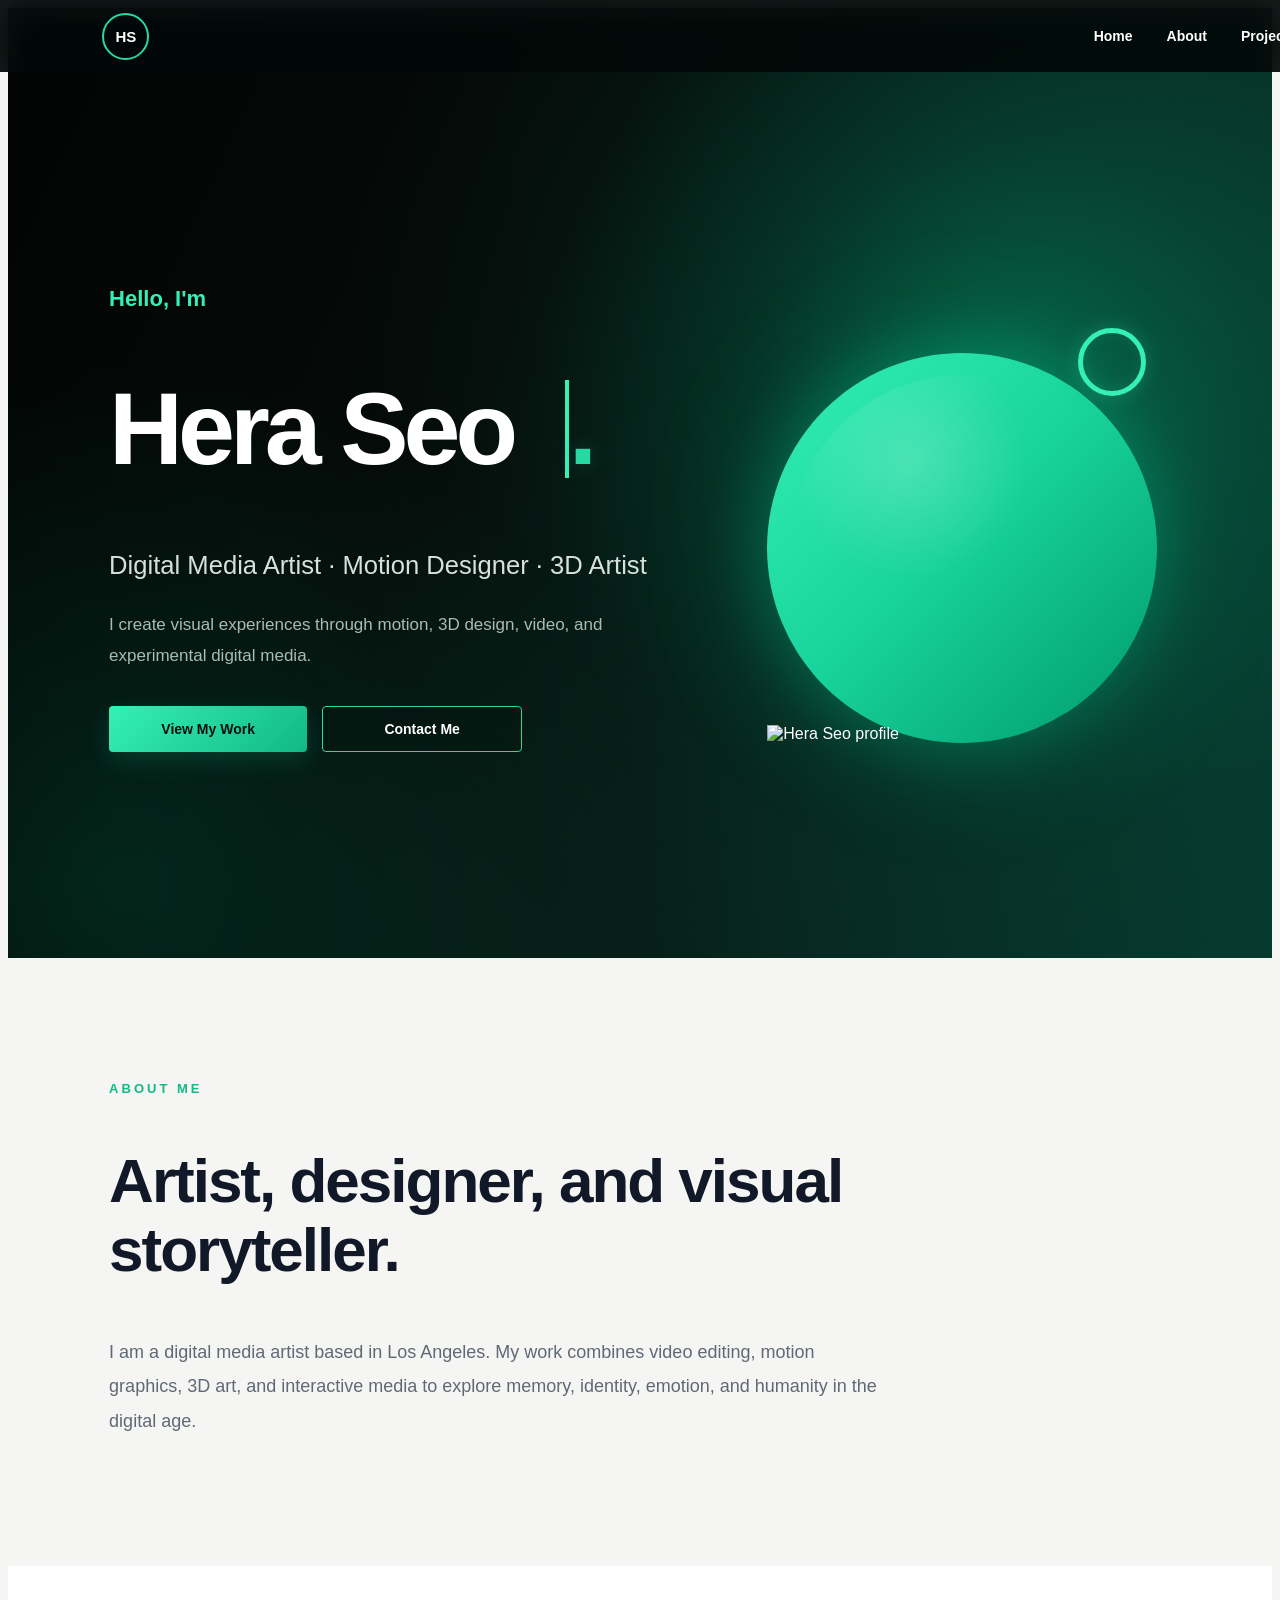
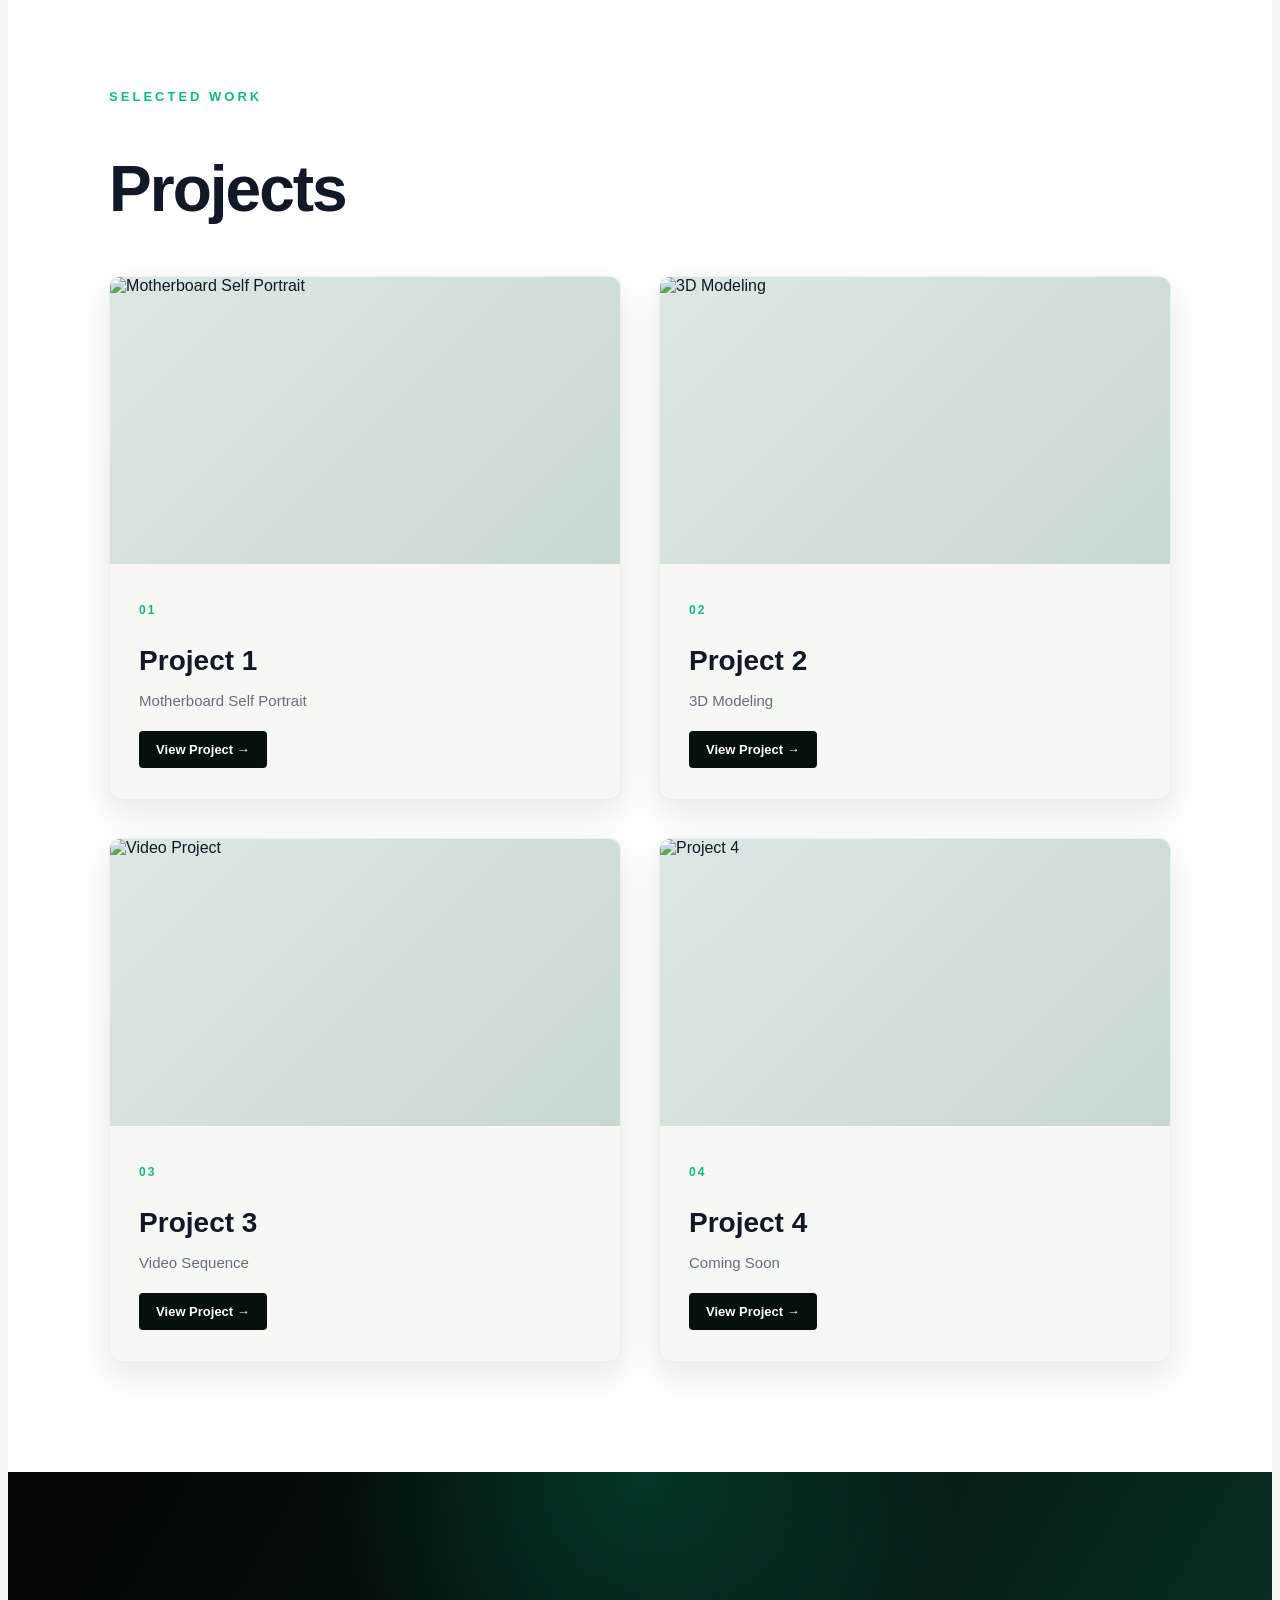
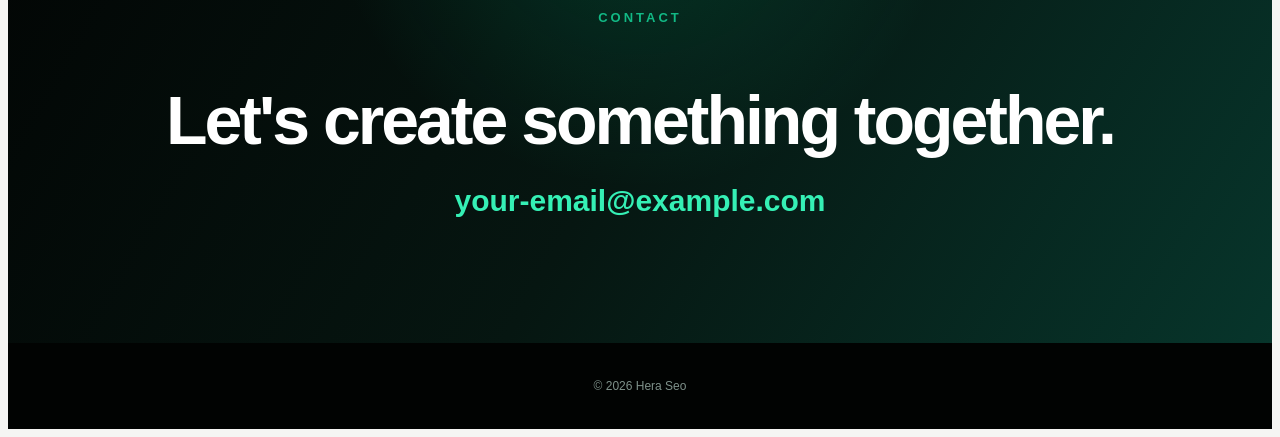
==== commit d851a175: "c" ====
--- a/index.html
+++ b/index.html
@@ -1,5 +1,6 @@
 <!DOCTYPE html>
 <html lang="en">
+
 <head>
     <meta charset="UTF-8">
 
@@ -44,9 +45,8 @@
                     Hello, I'm
                 </p>
 
-                <h1>
-                    class="typing-title">
-                     <span class="typing-text">Hera Seo</span><span class="period">.</span>
+                <h1 class="typing-title">
+                    <span class="typing-text">Hera Seo</span><span class="period">.</span>
                 </h1>
 
                 <p class="subtitle">
@@ -127,12 +127,13 @@
 
         <div class="projects">
 
+            <!-- Project 1 -->
             <div class="card">
 
                 <div class="image-wrapper">
 
                     <img
-                        src="10C_Project1/thumbnail.jpg"
+                        src="10C_Project_1/thumbnail.jpg"
                         alt="Motherboard Self Portrait"
                     >
 
@@ -152,7 +153,11 @@
                         Motherboard Self Portrait
                     </p>
 
-                    <a href="10C_Project1/">
+                    <a
+                        href="10C_Project_1/index.html"
+                        class="project-link"
+                        data-title="Motherboard Self Portrait"
+                    >
                         View Project →
                     </a>
 
@@ -161,12 +166,13 @@
             </div>
 
 
+            <!-- Project 2 -->
             <div class="card">
 
                 <div class="image-wrapper">
 
                     <img
-                        src="10C_Project2/thumbnail.jpg"
+                        src="10C_Project_2/thumbnail.jpg"
                         alt="3D Modeling"
                     >
 
@@ -186,7 +192,11 @@
                         3D Modeling
                     </p>
 
-                    <a href="10C_Project2/">
+                    <a
+                        href="10C_Project_2/index.html"
+                        class="project-link"
+                        data-title="3D Modeling"
+                    >
                         View Project →
                     </a>
 
@@ -195,12 +205,13 @@
             </div>
 
 
+            <!-- Project 3 -->
             <div class="card">
 
                 <div class="image-wrapper">
 
                     <img
-                        src="10C_Project3/thumbnail.jpg"
+                        src="10C_Project_3/thumbnail.jpg"
                         alt="Video Project"
                     >
 
@@ -220,7 +231,11 @@
                         Video Sequence
                     </p>
 
-                    <a href="10C_Project3/">
+                    <a
+                        href="10C_Project_3/index.html"
+                        class="project-link"
+                        data-title="Video Sequence"
+                    >
                         View Project →
                     </a>
 
@@ -229,12 +244,13 @@
             </div>
 
 
+            <!-- Project 4 -->
             <div class="card">
 
                 <div class="image-wrapper">
 
                     <img
-                        src="10C_Project4/thumbnail.jpg"
+                        src="10C_Project_4/thumbnail.jpg"
                         alt="Project 4"
                     >
 
@@ -254,7 +270,11 @@
                         Coming Soon
                     </p>
 
-                    <a href="10C_Project4/">
+                    <a
+                        href="10C_Project_4/index.html"
+                        class="project-link"
+                        data-title="Project 4"
+                    >
                         View Project →
                     </a>
 
@@ -297,5 +317,111 @@
 
     </footer>
 
+
+    <!-- Project Popup Modal -->
+    <div
+        class="project-modal"
+        id="projectModal"
+        aria-hidden="true"
+    >
+
+        <div
+            class="modal-overlay"
+            id="modalOverlay"
+        ></div>
+
+        <div
+            class="modal-window"
+            role="dialog"
+            aria-modal="true"
+            aria-labelledby="modalTitle"
+        >
+
+            <div class="modal-header">
+
+                <p
+                    class="modal-title"
+                    id="modalTitle"
+                >
+                    Hera Seo · Project
+                </p>
+
+                <button
+                    class="modal-close"
+                    id="modalClose"
+                    type="button"
+                    aria-label="Close project"
+                >
+                    ×
+                </button>
+
+            </div>
+
+            <iframe
+                id="projectFrame"
+                class="project-frame"
+                src=""
+                title="Project preview"
+            ></iframe>
+
+        </div>
+
+    </div>
+
+
+    <!-- Popup Script -->
+    <script>
+        const projectModal = document.getElementById("projectModal");
+        const projectFrame = document.getElementById("projectFrame");
+        const modalClose = document.getElementById("modalClose");
+        const modalOverlay = document.getElementById("modalOverlay");
+        const modalTitle = document.getElementById("modalTitle");
+        const projectLinks = document.querySelectorAll(".project-link");
+
+        function openProject(projectURL, projectTitle) {
+            projectFrame.src = projectURL;
+            modalTitle.textContent = projectTitle;
+            projectModal.classList.add("active");
+            projectModal.setAttribute("aria-hidden", "false");
+            document.body.classList.add("modal-open");
+        }
+
+        function closeProject() {
+            projectModal.classList.remove("active");
+            projectModal.setAttribute("aria-hidden", "true");
+            document.body.classList.remove("modal-open");
+
+            setTimeout(() => {
+                projectFrame.src = "";
+            }, 300);
+        }
+
+        projectLinks.forEach((link) => {
+            link.addEventListener("click", (event) => {
+                event.preventDefault();
+
+                const projectURL = link.getAttribute("href");
+                const projectTitle =
+                    link.getAttribute("data-title") ||
+                    "Hera Seo · Project";
+
+                openProject(projectURL, projectTitle);
+            });
+        });
+
+        modalClose.addEventListener("click", closeProject);
+        modalOverlay.addEventListener("click", closeProject);
+
+        document.addEventListener("keydown", (event) => {
+            if (
+                event.key === "Escape" &&
+                projectModal.classList.contains("active")
+            ) {
+                closeProject();
+            }
+        });
+    </script>
+
 </body>
+
 </html>
--- a/style.css
+++ b/style.css
@@ -1,3 +1,961 @@
+ChatGPT Plus
+
+
+
+
+
+cb2f81b7-6387-4412-8e69-a29b5a84e645.png
+들어가면 프로젝트 뜰수 있게 코딩해줘
+
+좋아. 새 탭이 아니라 현재 화면 위에 검은 반투명 배경이 생기고, 가운데 큰 창처럼 프로젝트 페이지가 뜨는 방식으로 만들면 돼.
+
+그리고 현재 코드에서 타이핑 제목 부분에 오류가 있어. 아래처럼 class를 <h1> 안에 넣어야 해.
+
+<h1 class="typing-title">
+    <span class="typing-text">Hera Seo</span><span class="period">.</span>
+</h1>
+1. 프로젝트 링크 4개 수정
+각 프로젝트의 기존 링크를 아래처럼 바꿔줘.
+
+Project 1
+<a
+    href="10C_Project1/index.html"
+    class="project-link"
+>
+    View Project →
+</a>
+Project 2
+<a
+    href="10C_Project2/index.html"
+    class="project-link"
+>
+    View Project →
+</a>
+Project 3
+<a
+    href="10C_Project3/index.html"
+    class="project-link"
+>
+    View Project →
+</a>
+Project 4
+<a
+    href="10C_Project4/index.html"
+    class="project-link"
+>
+    View Project →
+</a>
+폴더 안에 index.html이 있다면 href="10C_Project1/"처럼 써도 되지만, 처음에는 파일명을 정확히 쓰는 게 안전해.
+
+2. footer 아래에 팝업 코드 추가
+현재 코드의 </footer> 다음, </body> 바로 전에 아래 코드를 넣어줘.
+
+<!-- Project Modal -->
+<div class="project-modal" id="projectModal">
+
+    <div class="modal-overlay" id="modalOverlay"></div>
+
+    <div class="modal-window">
+
+        <div class="modal-header">
+
+            <p class="modal-title">
+                Hera Seo · Project
+            </p>
+
+            <button
+                class="modal-close"
+                id="modalClose"
+                aria-label="Close project"
+            >
+                ×
+            </button>
+
+        </div>
+
+        <iframe
+            id="projectFrame"
+            class="project-frame"
+            src=""
+            title="Project preview"
+        ></iframe>
+
+    </div>
+
+</div>
+
+
+<script>
+    const projectModal = document.getElementById("projectModal");
+    const projectFrame = document.getElementById("projectFrame");
+    const modalClose = document.getElementById("modalClose");
+    const modalOverlay = document.getElementById("modalOverlay");
+    const projectLinks = document.querySelectorAll(".project-link");
+
+    function openProject(projectURL) {
+        projectFrame.src = projectURL;
+        projectModal.classList.add("active");
+        document.body.classList.add("modal-open");
+    }
+
+    function closeProject() {
+        projectModal.classList.remove("active");
+        document.body.classList.remove("modal-open");
+
+        setTimeout(() => {
+            projectFrame.src = "";
+        }, 300);
+    }
+
+    projectLinks.forEach((link) => {
+        link.addEventListener("click", (event) => {
+            event.preventDefault();
+            openProject(link.getAttribute("href"));
+        });
+    });
+
+    modalClose.addEventListener("click", closeProject);
+    modalOverlay.addEventListener("click", closeProject);
+
+    document.addEventListener("keydown", (event) => {
+        if (event.key === "Escape") {
+            closeProject();
+        }
+    });
+</script>
+최종적으로 아래 순서가 되어야 해.
+
+<footer>
+    <p>© 2026 Hera Seo</p>
+</footer>
+
+<!-- 여기부터 팝업 코드 -->
+<div class="project-modal" id="projectModal">
+    ...
+</div>
+
+<script>
+    ...
+</script>
+
+</body>
+</html>
+3. style.css 맨 아래에 추가
+/* ========================================
+   Project Modal
+======================================== */
+
+body.modal-open {
+    overflow: hidden;
+}
+
+.project-modal {
+    position: fixed;
+    inset: 0;
+    z-index: 9999;
+
+    display: flex;
+    justify-content: center;
+    align-items: center;
+
+    padding: 30px;
+
+    visibility: hidden;
+    opacity: 0;
+
+    transition:
+        opacity 0.3s ease,
+        visibility 0.3s ease;
+}
+
+.project-modal.active {
+    visibility: visible;
+    opacity: 1;
+}
+
+.modal-overlay {
+    position: absolute;
+    inset: 0;
+
+    background: rgba(0, 0, 0, 0.75);
+    backdrop-filter: blur(10px);
+    -webkit-backdrop-filter: blur(10px);
+}
+
+.modal-window {
+    position: relative;
+    z-index: 2;
+
+    width: min(1300px, 95vw);
+    height: min(850px, 90vh);
+
+    background: #ffffff;
+    border-radius: 20px;
+    overflow: hidden;
+
+    box-shadow:
+        0 30px 100px rgba(0, 0, 0, 0.5);
+
+    transform: translateY(30px) scale(0.96);
+
+    transition: transform 0.3s ease;
+}
+
+.project-modal.active .modal-window {
+    transform: translateY(0) scale(1);
+}
+
+.modal-header {
+    height: 60px;
+
+    display: flex;
+    align-items: center;
+    justify-content: space-between;
+
+    padding: 0 18px 0 25px;
+
+    background: #111a16;
+    border-bottom: 1px solid rgba(255, 255, 255, 0.1);
+}
+
+.modal-title {
+    margin: 0;
+
+    color: #ffffff;
+    font-size: 14px;
+    font-weight: 600;
+    letter-spacing: 0.08em;
+    text-transform: uppercase;
+}
+
+.modal-close {
+    width: 38px;
+    height: 38px;
+
+    display: flex;
+    align-items: center;
+    justify-content: center;
+
+    padding: 0;
+    border: none;
+    border-radius: 50%;
+
+    background: rgba(255, 255, 255, 0.1);
+    color: #ffffff;
+
+    font-size: 28px;
+    font-weight: 300;
+    line-height: 1;
+
+    cursor: pointer;
+
+    transition:
+        background 0.2s ease,
+        transform 0.2s ease;
+}
+
+.modal-close:hover {
+    background: #3de6a2;
+    color: #07110d;
+    transform: rotate(90deg);
+}
+
+.project-frame {
+    display: block;
+
+    width: 100%;
+    height: calc(100% - 60px);
+
+    border: none;
+    background: #ffffff;
+}
+
+
+/* Mobile */
+@media (max-width: 700px) {
+
+    .project-modal {
+        padding: 10px;
+    }
+
+    .modal-window {
+        width: 100%;
+        height: 95vh;
+        border-radius: 14px;
+    }
+
+    .modal-header {
+        height: 55px;
+        padding: 0 12px 0 18px;
+    }
+
+    .project-frame {
+        height: calc(100% - 55px);
+    }
+}
+이제 View Project →를 누르면:
+
+기존 메인 화면은 뒤에 그대로 남아 있고
+
+배경이 어둡고 흐려지고
+
+가운데 큰 창이 나타나고
+
+그 안에 각 프로젝트의 index.html이 표시되고
+
+오른쪽 위 ×, 바깥 배경 클릭 또는 Esc 키로 닫을 수 있어.
+
+단, GitHub 폴더 이름이 실제로 10C_Project_1처럼 언더바가 들어가 있다면 링크도 정확히 맞춰야 해.
+
+href="10C_Project_1/index.html"
+현재 HTML에 적힌 10C_Project1과 실제 GitHub 폴더명이 동일한지 확인해줘.
+
+
+그래 바꾼껄로 전체 코드 알려줘 복붙만 하게
+
+아래 코드로 메인 index.html 전체를 통째로 교체하면 돼.
+
+<!DOCTYPE html>
+<html lang="en">
+
+<head>
+    <meta charset="UTF-8">
+
+    <meta
+        name="viewport"
+        content="width=device-width, initial-scale=1.0"
+    >
+
+    <title>Hera Seo Portfolio</title>
+
+    <link rel="stylesheet" href="style.css">
+</head>
+
+<body>
+
+    <!-- Navigation -->
+    <nav class="navbar">
+
+        <a href="#home" class="logo">
+            HS
+        </a>
+
+        <div class="nav-links">
+            <a href="#home">Home</a>
+            <a href="#about">About</a>
+            <a href="#projects">Projects</a>
+            <a href="#contact">Contact</a>
+        </div>
+
+    </nav>
+
+
+    <!-- Hero -->
+    <header class="hero" id="home">
+
+        <div class="hero-content">
+
+            <!-- Left Text -->
+            <div class="hero-text">
+
+                <p class="hello">
+                    Hello, I'm
+                </p>
+
+                <h1 class="typing-title">
+                    <span class="typing-text">Hera Seo</span><span class="period">.</span>
+                </h1>
+
+                <p class="subtitle">
+                    Digital Media Artist · Motion Designer · 3D Artist
+                </p>
+
+                <p class="intro">
+                    I create visual experiences through motion,
+                    3D design, video, and experimental digital media.
+                </p>
+
+                <div class="hero-buttons">
+
+                    <a href="#projects" class="primary-button">
+                        View My Work
+                    </a>
+
+                    <a href="#contact" class="secondary-button">
+                        Contact Me
+                    </a>
+
+                </div>
+
+            </div>
+
+
+            <!-- Right Profile Image -->
+            <div class="profile-area">
+
+                <div class="profile-circle"></div>
+
+                <img
+                    src="profile.png"
+                    alt="Hera Seo profile"
+                    class="profile-image"
+                >
+
+                <div class="decor-circle"></div>
+
+            </div>
+
+        </div>
+
+    </header>
+
+
+    <!-- About -->
+    <section class="about-section" id="about">
+
+        <p class="section-label">
+            ABOUT ME
+        </p>
+
+        <h2>
+            Artist, designer, and visual storyteller.
+        </h2>
+
+        <p class="about-text">
+            I am a digital media artist based in Los Angeles.
+            My work combines video editing, motion graphics,
+            3D art, and interactive media to explore memory,
+            identity, emotion, and humanity in the digital age.
+        </p>
+
+    </section>
+
+
+    <!-- Projects -->
+    <section class="project-section" id="projects">
+
+        <p class="section-label">
+            SELECTED WORK
+        </p>
+
+        <h2 class="project-title">
+            Projects
+        </h2>
+
+        <div class="projects">
+
+            <!-- Project 1 -->
+            <div class="card">
+
+                <div class="image-wrapper">
+
+                    <img
+                        src="10C_Project_1/thumbnail.jpg"
+                        alt="Motherboard Self Portrait"
+                    >
+
+                </div>
+
+                <div class="card-content">
+
+                    <p class="project-number">
+                        01
+                    </p>
+
+                    <h3>
+                        Project 1
+                    </h3>
+
+                    <p>
+                        Motherboard Self Portrait
+                    </p>
+
+                    <a
+                        href="10C_Project_1/index.html"
+                        class="project-link"
+                        data-title="Motherboard Self Portrait"
+                    >
+                        View Project →
+                    </a>
+
+                </div>
+
+            </div>
+
+
+            <!-- Project 2 -->
+            <div class="card">
+
+                <div class="image-wrapper">
+
+                    <img
+                        src="10C_Project_2/thumbnail.jpg"
+                        alt="3D Modeling"
+                    >
+
+                </div>
+
+                <div class="card-content">
+
+                    <p class="project-number">
+                        02
+                    </p>
+
+                    <h3>
+                        Project 2
+                    </h3>
+
+                    <p>
+                        3D Modeling
+                    </p>
+
+                    <a
+                        href="10C_Project_2/index.html"
+                        class="project-link"
+                        data-title="3D Modeling"
+                    >
+                        View Project →
+                    </a>
+
+                </div>
+
+            </div>
+
+
+            <!-- Project 3 -->
+            <div class="card">
+
+                <div class="image-wrapper">
+
+                    <img
+                        src="10C_Project_3/thumbnail.jpg"
+                        alt="Video Project"
+                    >
+
+                </div>
+
+                <div class="card-content">
+
+                    <p class="project-number">
+                        03
+                    </p>
+
+                    <h3>
+                        Project 3
+                    </h3>
+
+                    <p>
+                        Video Sequence
+                    </p>
+
+                    <a
+                        href="10C_Project_3/index.html"
+                        class="project-link"
+                        data-title="Video Sequence"
+                    >
+                        View Project →
+                    </a>
+
+                </div>
+
+            </div>
+
+
+            <!-- Project 4 -->
+            <div class="card">
+
+                <div class="image-wrapper">
+
+                    <img
+                        src="10C_Project_4/thumbnail.jpg"
+                        alt="Project 4"
+                    >
+
+                </div>
+
+                <div class="card-content">
+
+                    <p class="project-number">
+                        04
+                    </p>
+
+                    <h3>
+                        Project 4
+                    </h3>
+
+                    <p>
+                        Coming Soon
+                    </p>
+
+                    <a
+                        href="10C_Project_4/index.html"
+                        class="project-link"
+                        data-title="Project 4"
+                    >
+                        View Project →
+                    </a>
+
+                </div>
+
+            </div>
+
+        </div>
+
+    </section>
+
+
+    <!-- Contact -->
+    <section class="contact-section" id="contact">
+
+        <p class="section-label">
+            CONTACT
+        </p>
+
+        <h2>
+            Let's create something together.
+        </h2>
+
+        <a
+            href="mailto:your-email@example.com"
+            class="email-link"
+        >
+            your-email@example.com
+        </a>
+
+    </section>
+
+
+    <!-- Footer -->
+    <footer>
+
+        <p>
+            © 2026 Hera Seo
+        </p>
+
+    </footer>
+
+
+    <!-- Project Popup Modal -->
+    <div
+        class="project-modal"
+        id="projectModal"
+        aria-hidden="true"
+    >
+
+        <div
+            class="modal-overlay"
+            id="modalOverlay"
+        ></div>
+
+        <div
+            class="modal-window"
+            role="dialog"
+            aria-modal="true"
+            aria-labelledby="modalTitle"
+        >
+
+            <div class="modal-header">
+
+                <p
+                    class="modal-title"
+                    id="modalTitle"
+                >
+                    Hera Seo · Project
+                </p>
+
+                <button
+                    class="modal-close"
+                    id="modalClose"
+                    type="button"
+                    aria-label="Close project"
+                >
+                    ×
+                </button>
+
+            </div>
+
+            <iframe
+                id="projectFrame"
+                class="project-frame"
+                src=""
+                title="Project preview"
+            ></iframe>
+
+        </div>
+
+    </div>
+
+
+    <!-- Popup Script -->
+    <script>
+        const projectModal = document.getElementById("projectModal");
+        const projectFrame = document.getElementById("projectFrame");
+        const modalClose = document.getElementById("modalClose");
+        const modalOverlay = document.getElementById("modalOverlay");
+        const modalTitle = document.getElementById("modalTitle");
+        const projectLinks = document.querySelectorAll(".project-link");
+
+        function openProject(projectURL, projectTitle) {
+            projectFrame.src = projectURL;
+            modalTitle.textContent = projectTitle;
+            projectModal.classList.add("active");
+            projectModal.setAttribute("aria-hidden", "false");
+            document.body.classList.add("modal-open");
+        }
+
+        function closeProject() {
+            projectModal.classList.remove("active");
+            projectModal.setAttribute("aria-hidden", "true");
+            document.body.classList.remove("modal-open");
+
+            setTimeout(() => {
+                projectFrame.src = "";
+            }, 300);
+        }
+
+        projectLinks.forEach((link) => {
+            link.addEventListener("click", (event) => {
+                event.preventDefault();
+
+                const projectURL = link.getAttribute("href");
+                const projectTitle =
+                    link.getAttribute("data-title") ||
+                    "Hera Seo · Project";
+
+                openProject(projectURL, projectTitle);
+            });
+        });
+
+        modalClose.addEventListener("click", closeProject);
+        modalOverlay.addEventListener("click", closeProject);
+
+        document.addEventListener("keydown", (event) => {
+            if (
+                event.key === "Escape" &&
+                projectModal.classList.contains("active")
+            ) {
+                closeProject();
+            }
+        });
+    </script>
+
+</body>
+
+</html>
+그리고 style.css 맨 아래에는 이것을 그대로 붙여 넣어.
+
+/* ========================================
+   Project Popup Modal
+======================================== */
+
+body.modal-open {
+    overflow: hidden;
+}
+
+.project-modal {
+    position: fixed;
+    inset: 0;
+    z-index: 9999;
+
+    display: flex;
+    justify-content: center;
+    align-items: center;
+
+    padding: 30px;
+
+    visibility: hidden;
+    opacity: 0;
+    pointer-events: none;
+
+    transition:
+        opacity 0.3s ease,
+        visibility 0.3s ease;
+}
+
+.project-modal.active {
+    visibility: visible;
+    opacity: 1;
+    pointer-events: auto;
+}
+
+.modal-overlay {
+    position: absolute;
+    inset: 0;
+
+    background: rgba(0, 0, 0, 0.78);
+
+    backdrop-filter: blur(10px);
+    -webkit-backdrop-filter: blur(10px);
+}
+
+.modal-window {
+    position: relative;
+    z-index: 2;
+
+    width: min(1300px, 95vw);
+    height: min(850px, 90vh);
+
+    overflow: hidden;
+
+    background: #ffffff;
+    border-radius: 20px;
+
+    box-shadow:
+        0 30px 100px rgba(0, 0, 0, 0.55);
+
+    transform: translateY(30px) scale(0.96);
+
+    transition: transform 0.3s ease;
+}
+
+.project-modal.active .modal-window {
+    transform: translateY(0) scale(1);
+}
+
+.modal-header {
+    height: 60px;
+
+    display: flex;
+    align-items: center;
+    justify-content: space-between;
+
+    padding: 0 18px 0 25px;
+
+    background: #111a16;
+
+    border-bottom:
+        1px solid rgba(255, 255, 255, 0.1);
+}
+
+.modal-title {
+    margin: 0;
+
+    color: #ffffff;
+
+    font-size: 14px;
+    font-weight: 600;
+    letter-spacing: 0.08em;
+    text-transform: uppercase;
+}
+
+.modal-close {
+    width: 38px;
+    height: 38px;
+
+    display: flex;
+    justify-content: center;
+    align-items: center;
+
+    padding: 0;
+
+    border: none;
+    border-radius: 50%;
+
+    background: rgba(255, 255, 255, 0.1);
+    color: #ffffff;
+
+    font-size: 28px;
+    font-weight: 300;
+    line-height: 1;
+
+    cursor: pointer;
+
+    transition:
+        background 0.2s ease,
+        color 0.2s ease,
+        transform 0.2s ease;
+}
+
+.modal-close:hover {
+    background: #3de6a2;
+    color: #07110d;
+
+    transform: rotate(90deg);
+}
+
+.project-frame {
+    display: block;
+
+    width: 100%;
+    height: calc(100% - 60px);
+
+    border: none;
+
+    background: #ffffff;
+}
+
+
+/* Mobile */
+@media (max-width: 700px) {
+
+    .project-modal {
+        padding: 10px;
+    }
+
+    .modal-window {
+        width: 100%;
+        height: 95vh;
+
+        border-radius: 14px;
+    }
+
+    .modal-header {
+        height: 55px;
+
+        padding: 0 12px 0 18px;
+    }
+
+    .modal-title {
+        font-size: 12px;
+    }
+
+    .project-frame {
+        height: calc(100% - 55px);
+    }
+
+}
+네 스크린샷상 실제 폴더명은 다음처럼 언더바가 들어가 있어.
+
+10C_Project_1
+10C_Project_2
+10C_Project_3
+10C_Project_4
+그래서 위 코드도 그 이름에 맞춰놨어. 각 프로젝트 폴더 안에는 반드시 index.html이 있어야 팝업 안에서 열려.
+
+
+
+Pasted code(1).css
+파일
+ 이게 기존 CSS 인데 이거 반영해서 수정된 최종본 알려줘라
+
+기존 CSS 디자인은 그대로 두고, 네 초록·블랙 스타일에 맞춘 프로젝트 팝업 CSS까지 합친 최종본으로 만들었어. 기존 카드, 타이핑 효과, 반응형 설정도 유지돼 있어. 
+
+
+파일 이름을 style.css로 바꿔서 기존 CSS와 교체하면 돼.
+
+style-final.css
+
+그리고 메인 index.html은 내가 바로 전에 준 팝업 코드가 포함된 전체 HTML을 사용해야 작동해. 특히 각 프로젝트 링크에 아래 클래스가 들어 있어야 해.
+
+<a
+    href="10C_Project_1/index.html"
+    class="project-link"
+    data-title="Motherboard Self Portrait"
+>
+    View Project →
+</a>
+실제 폴더명이 스크린샷처럼 10C_Project_1, 10C_Project_2 형태이므로 언더바까지 정확히 맞춰야 해. 
+
+
+style-final.css
+코드
+
+
+라이브러리
+/
+style-final.css
+
+
 /* Basic Reset */
 
 * {
@@ -800,4 +1758,221 @@
         padding: 23px;
     }
 
-}+}
+
+
+/* ========================================
+   Project Popup Modal
+======================================== */
+
+body.modal-open {
+    overflow: hidden;
+}
+
+.project-modal {
+    position: fixed;
+    inset: 0;
+    z-index: 9999;
+
+    display: flex;
+    justify-content: center;
+    align-items: center;
+
+    padding: 30px;
+
+    visibility: hidden;
+    opacity: 0;
+    pointer-events: none;
+
+    transition:
+        opacity 0.3s ease,
+        visibility 0.3s ease;
+}
+
+.project-modal.active {
+    visibility: visible;
+    opacity: 1;
+    pointer-events: auto;
+}
+
+.modal-overlay {
+    position: absolute;
+    inset: 0;
+
+    background: rgba(0, 0, 0, 0.78);
+
+    backdrop-filter: blur(10px);
+    -webkit-backdrop-filter: blur(10px);
+}
+
+.modal-window {
+    position: relative;
+    z-index: 2;
+
+    width: min(1300px, 95vw);
+    height: min(850px, 90vh);
+
+    overflow: hidden;
+
+    background: #ffffff;
+    border: 1px solid rgba(53, 240, 181, 0.2);
+    border-radius: 18px;
+
+    box-shadow:
+        0 30px 100px rgba(0, 0, 0, 0.58),
+        0 0 35px rgba(38, 217, 162, 0.12);
+
+    transform: translateY(30px) scale(0.96);
+
+    transition: transform 0.3s ease;
+}
+
+.project-modal.active .modal-window {
+    transform: translateY(0) scale(1);
+}
+
+.modal-header {
+    height: 60px;
+
+    display: flex;
+    align-items: center;
+    justify-content: space-between;
+
+    padding: 0 18px 0 25px;
+
+    background:
+        linear-gradient(
+            115deg,
+            #020504 0%,
+            #061611 58%,
+            #07352b 100%
+        );
+
+    border-bottom: 1px solid rgba(53, 240, 181, 0.14);
+}
+
+.modal-title {
+    margin: 0;
+
+    color: #ffffff;
+
+    font-size: 13px;
+    font-weight: 700;
+    letter-spacing: 0.12em;
+    text-transform: uppercase;
+}
+
+.modal-close {
+    width: 38px;
+    height: 38px;
+
+    display: flex;
+    justify-content: center;
+    align-items: center;
+
+    padding: 0;
+
+    border: 1px solid rgba(53, 240, 181, 0.25);
+    border-radius: 50%;
+
+    background: rgba(255, 255, 255, 0.08);
+    color: #ffffff;
+
+    font-family: Arial, Helvetica, sans-serif;
+    font-size: 28px;
+    font-weight: 300;
+    line-height: 1;
+
+    cursor: pointer;
+
+    transition:
+        background-color 0.25s ease,
+        color 0.25s ease,
+        border-color 0.25s ease,
+        transform 0.25s ease,
+        box-shadow 0.25s ease;
+}
+
+.modal-close:hover {
+    background-color: #26d9a2;
+    color: #04100d;
+    border-color: #26d9a2;
+
+    transform: rotate(90deg);
+
+    box-shadow: 0 0 20px rgba(38, 217, 162, 0.3);
+}
+
+.project-frame {
+    display: block;
+
+    width: 100%;
+    height: calc(100% - 60px);
+
+    border: none;
+
+    background-color: #f5f5f3;
+}
+
+
+/* Popup Tablet */
+
+@media screen and (max-width: 850px) {
+
+    .project-modal {
+        padding: 18px;
+    }
+
+    .modal-window {
+        width: 100%;
+        height: 92vh;
+    }
+
+}
+
+
+/* Popup Mobile */
+
+@media screen and (max-width: 560px) {
+
+    .project-modal {
+        padding: 8px;
+    }
+
+    .modal-window {
+        width: 100%;
+        height: 96vh;
+
+        border-radius: 12px;
+    }
+
+    .modal-header {
+        height: 54px;
+
+        padding: 0 11px 0 16px;
+    }
+
+    .modal-title {
+        max-width: calc(100% - 55px);
+
+        overflow: hidden;
+
+        font-size: 10px;
+        letter-spacing: 0.08em;
+
+        text-overflow: ellipsis;
+        white-space: nowrap;
+    }
+
+    .modal-close {
+        width: 34px;
+        height: 34px;
+
+        font-size: 24px;
+    }
+
+    .project-frame {
+        height: calc(100% - 54px);
+    }
+
+}
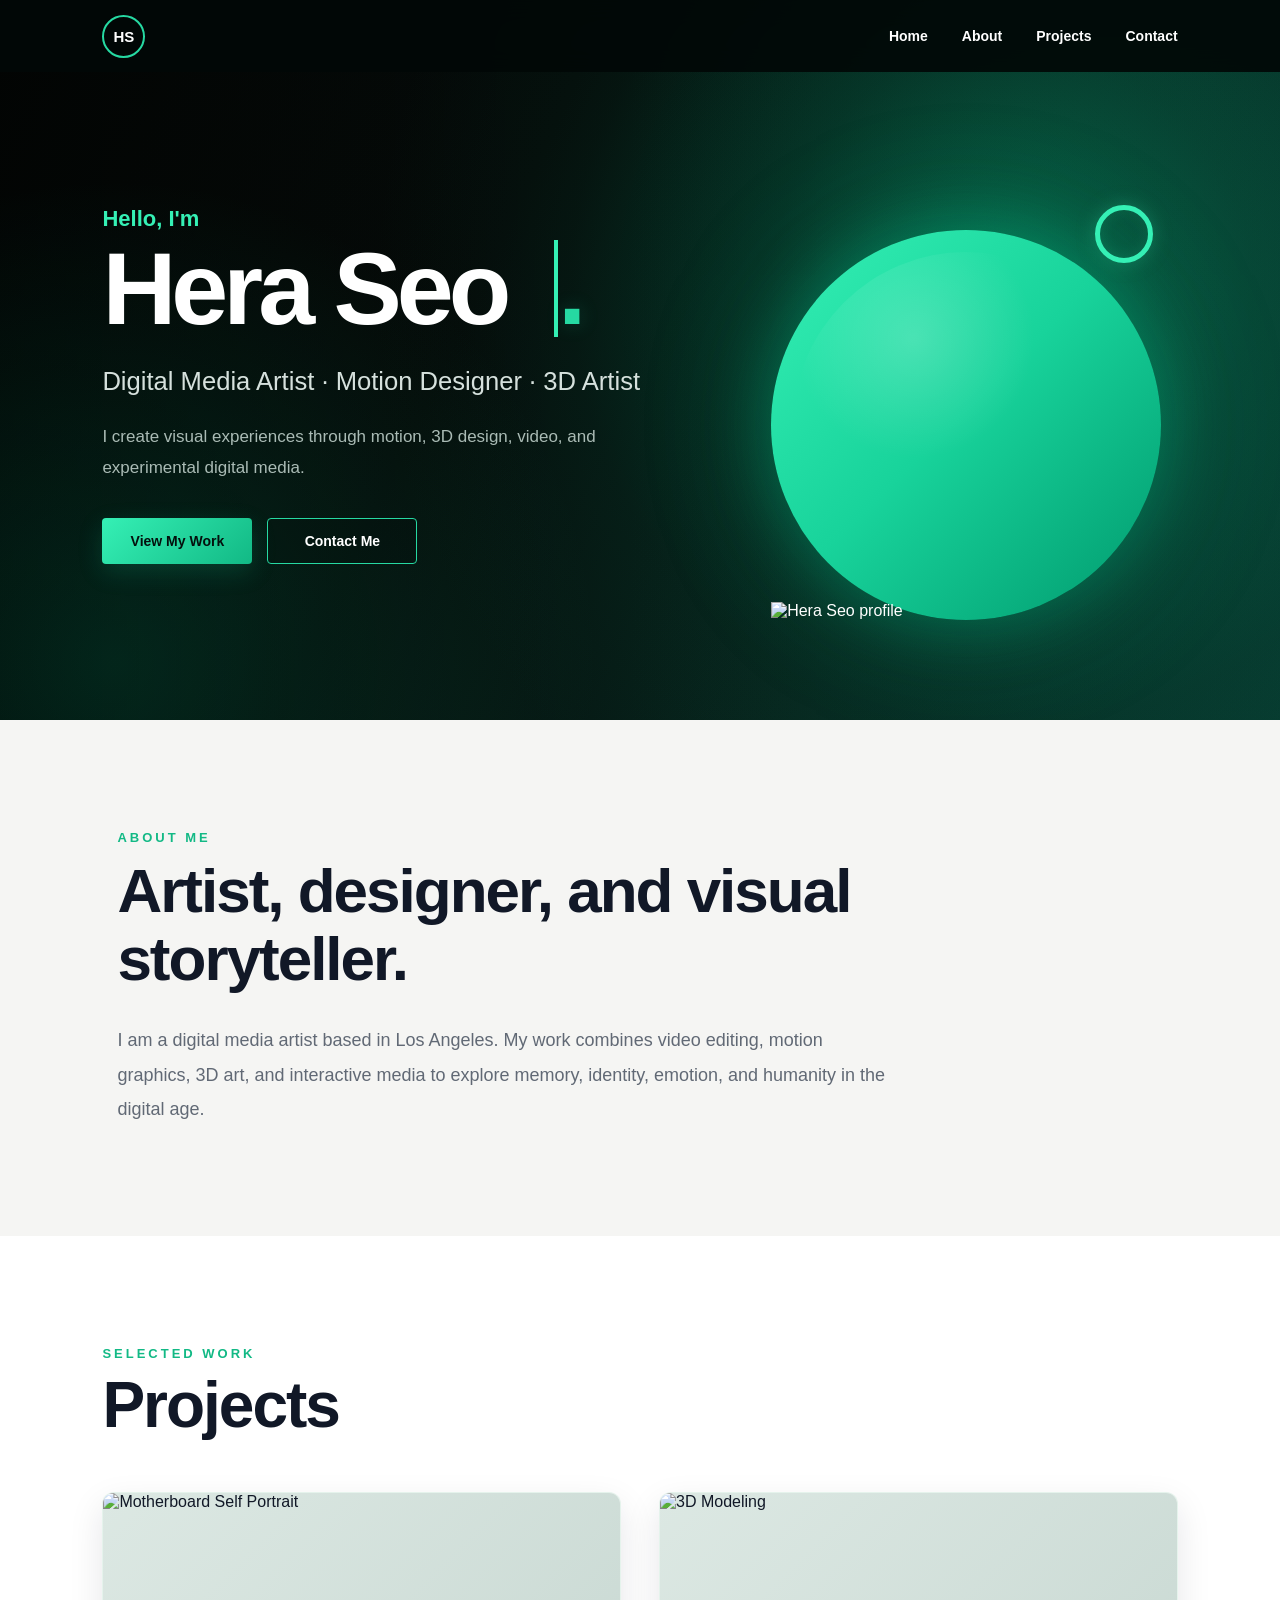
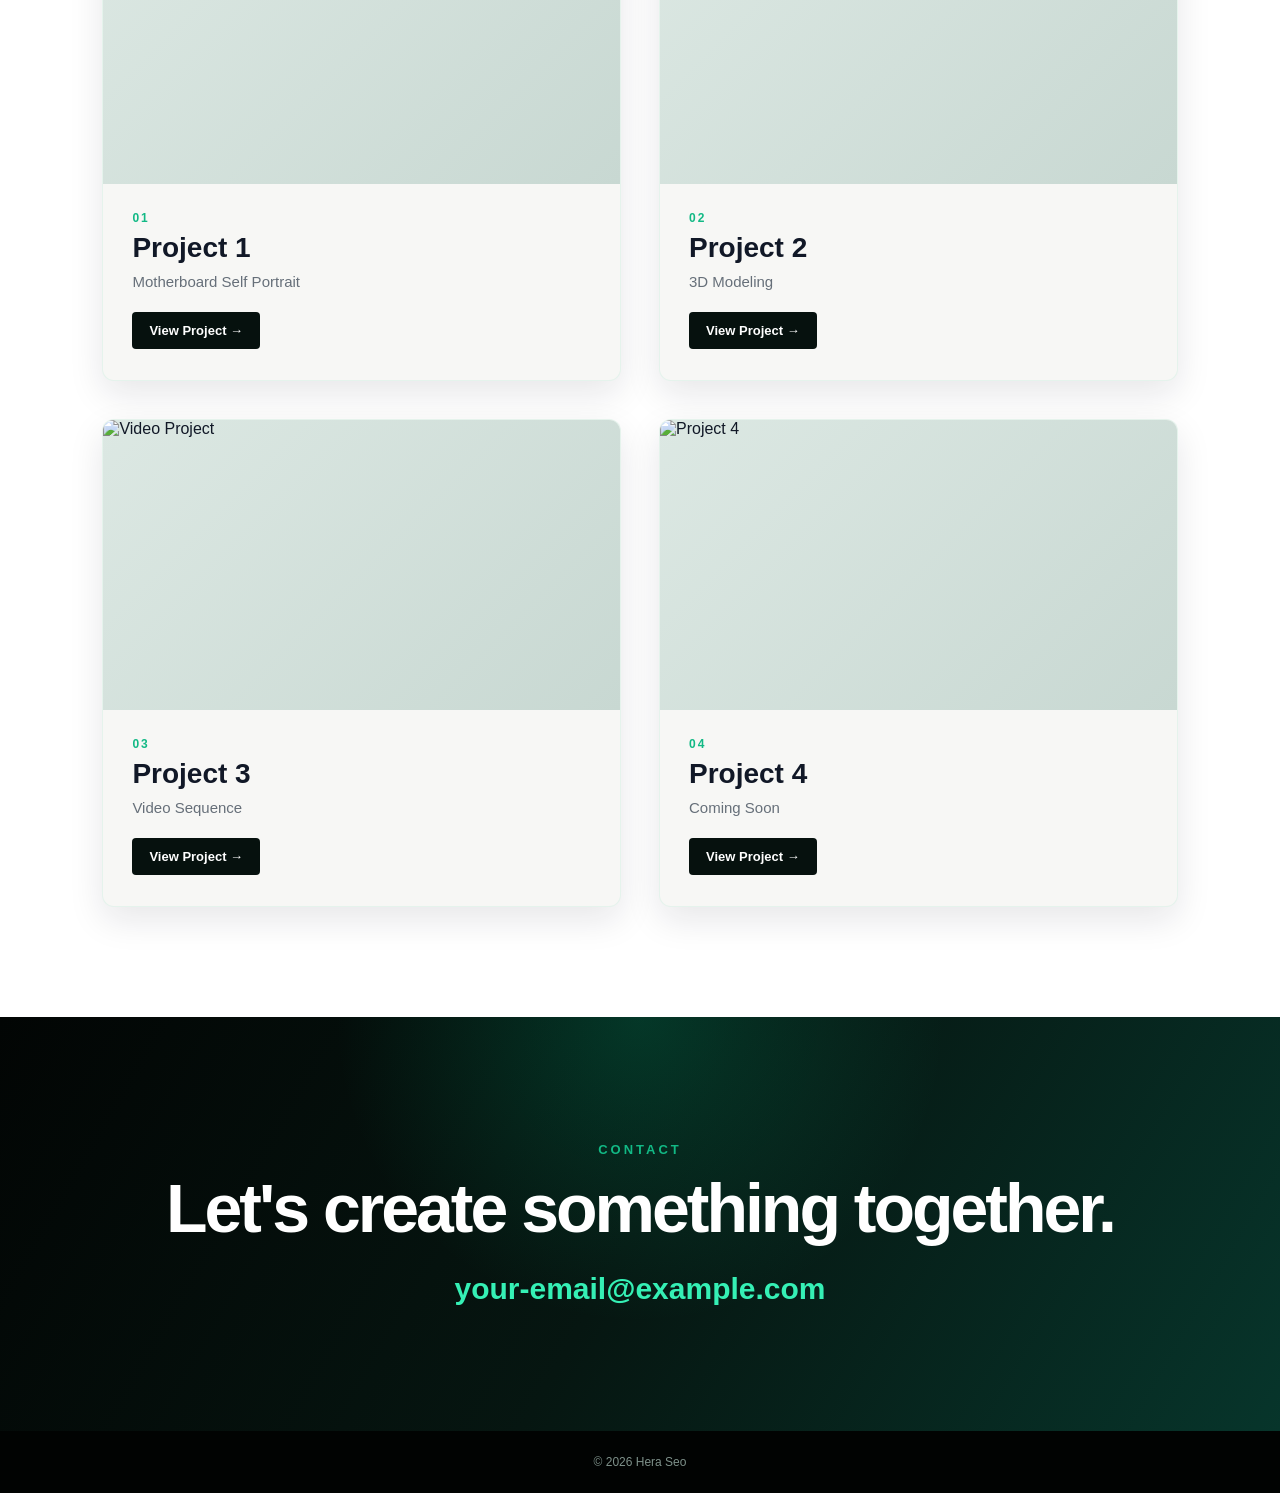
==== commit b7bc7fdd: "c" ====
--- a/index.html
+++ b/index.html
@@ -38,7 +38,6 @@
 
         <div class="hero-content">
 
-            <!-- Left Text -->
             <div class="hero-text">
 
                 <p class="hello">
@@ -73,7 +72,6 @@
             </div>
 
 
-            <!-- Right Profile Image -->
             <div class="profile-area">
 
                 <div class="profile-circle"></div>
@@ -133,7 +131,7 @@
                 <div class="image-wrapper">
 
                     <img
-                        src="10C_Project_1/thumbnail.jpg"
+                        src="/Heraseoportfolio/10C_Project_1/3_Final submission/Final copy.jpg"
                         alt="Motherboard Self Portrait"
                     >
 
@@ -154,7 +152,7 @@
                     </p>
 
                     <a
-                        href="10C_Project_1/index.html"
+                        href="/Heraseoportfolio/10C_Project_1/index.html"
                         class="project-link"
                         data-title="Motherboard Self Portrait"
                     >
--- a/style.css
+++ b/style.css
@@ -1,961 +1,3 @@
-ChatGPT Plus
-
-
-
-
-
-cb2f81b7-6387-4412-8e69-a29b5a84e645.png
-들어가면 프로젝트 뜰수 있게 코딩해줘
-
-좋아. 새 탭이 아니라 현재 화면 위에 검은 반투명 배경이 생기고, 가운데 큰 창처럼 프로젝트 페이지가 뜨는 방식으로 만들면 돼.
-
-그리고 현재 코드에서 타이핑 제목 부분에 오류가 있어. 아래처럼 class를 <h1> 안에 넣어야 해.
-
-<h1 class="typing-title">
-    <span class="typing-text">Hera Seo</span><span class="period">.</span>
-</h1>
-1. 프로젝트 링크 4개 수정
-각 프로젝트의 기존 링크를 아래처럼 바꿔줘.
-
-Project 1
-<a
-    href="10C_Project1/index.html"
-    class="project-link"
->
-    View Project →
-</a>
-Project 2
-<a
-    href="10C_Project2/index.html"
-    class="project-link"
->
-    View Project →
-</a>
-Project 3
-<a
-    href="10C_Project3/index.html"
-    class="project-link"
->
-    View Project →
-</a>
-Project 4
-<a
-    href="10C_Project4/index.html"
-    class="project-link"
->
-    View Project →
-</a>
-폴더 안에 index.html이 있다면 href="10C_Project1/"처럼 써도 되지만, 처음에는 파일명을 정확히 쓰는 게 안전해.
-
-2. footer 아래에 팝업 코드 추가
-현재 코드의 </footer> 다음, </body> 바로 전에 아래 코드를 넣어줘.
-
-<!-- Project Modal -->
-<div class="project-modal" id="projectModal">
-
-    <div class="modal-overlay" id="modalOverlay"></div>
-
-    <div class="modal-window">
-
-        <div class="modal-header">
-
-            <p class="modal-title">
-                Hera Seo · Project
-            </p>
-
-            <button
-                class="modal-close"
-                id="modalClose"
-                aria-label="Close project"
-            >
-                ×
-            </button>
-
-        </div>
-
-        <iframe
-            id="projectFrame"
-            class="project-frame"
-            src=""
-            title="Project preview"
-        ></iframe>
-
-    </div>
-
-</div>
-
-
-<script>
-    const projectModal = document.getElementById("projectModal");
-    const projectFrame = document.getElementById("projectFrame");
-    const modalClose = document.getElementById("modalClose");
-    const modalOverlay = document.getElementById("modalOverlay");
-    const projectLinks = document.querySelectorAll(".project-link");
-
-    function openProject(projectURL) {
-        projectFrame.src = projectURL;
-        projectModal.classList.add("active");
-        document.body.classList.add("modal-open");
-    }
-
-    function closeProject() {
-        projectModal.classList.remove("active");
-        document.body.classList.remove("modal-open");
-
-        setTimeout(() => {
-            projectFrame.src = "";
-        }, 300);
-    }
-
-    projectLinks.forEach((link) => {
-        link.addEventListener("click", (event) => {
-            event.preventDefault();
-            openProject(link.getAttribute("href"));
-        });
-    });
-
-    modalClose.addEventListener("click", closeProject);
-    modalOverlay.addEventListener("click", closeProject);
-
-    document.addEventListener("keydown", (event) => {
-        if (event.key === "Escape") {
-            closeProject();
-        }
-    });
-</script>
-최종적으로 아래 순서가 되어야 해.
-
-<footer>
-    <p>© 2026 Hera Seo</p>
-</footer>
-
-<!-- 여기부터 팝업 코드 -->
-<div class="project-modal" id="projectModal">
-    ...
-</div>
-
-<script>
-    ...
-</script>
-
-</body>
-</html>
-3. style.css 맨 아래에 추가
-/* ========================================
-   Project Modal
-======================================== */
-
-body.modal-open {
-    overflow: hidden;
-}
-
-.project-modal {
-    position: fixed;
-    inset: 0;
-    z-index: 9999;
-
-    display: flex;
-    justify-content: center;
-    align-items: center;
-
-    padding: 30px;
-
-    visibility: hidden;
-    opacity: 0;
-
-    transition:
-        opacity 0.3s ease,
-        visibility 0.3s ease;
-}
-
-.project-modal.active {
-    visibility: visible;
-    opacity: 1;
-}
-
-.modal-overlay {
-    position: absolute;
-    inset: 0;
-
-    background: rgba(0, 0, 0, 0.75);
-    backdrop-filter: blur(10px);
-    -webkit-backdrop-filter: blur(10px);
-}
-
-.modal-window {
-    position: relative;
-    z-index: 2;
-
-    width: min(1300px, 95vw);
-    height: min(850px, 90vh);
-
-    background: #ffffff;
-    border-radius: 20px;
-    overflow: hidden;
-
-    box-shadow:
-        0 30px 100px rgba(0, 0, 0, 0.5);
-
-    transform: translateY(30px) scale(0.96);
-
-    transition: transform 0.3s ease;
-}
-
-.project-modal.active .modal-window {
-    transform: translateY(0) scale(1);
-}
-
-.modal-header {
-    height: 60px;
-
-    display: flex;
-    align-items: center;
-    justify-content: space-between;
-
-    padding: 0 18px 0 25px;
-
-    background: #111a16;
-    border-bottom: 1px solid rgba(255, 255, 255, 0.1);
-}
-
-.modal-title {
-    margin: 0;
-
-    color: #ffffff;
-    font-size: 14px;
-    font-weight: 600;
-    letter-spacing: 0.08em;
-    text-transform: uppercase;
-}
-
-.modal-close {
-    width: 38px;
-    height: 38px;
-
-    display: flex;
-    align-items: center;
-    justify-content: center;
-
-    padding: 0;
-    border: none;
-    border-radius: 50%;
-
-    background: rgba(255, 255, 255, 0.1);
-    color: #ffffff;
-
-    font-size: 28px;
-    font-weight: 300;
-    line-height: 1;
-
-    cursor: pointer;
-
-    transition:
-        background 0.2s ease,
-        transform 0.2s ease;
-}
-
-.modal-close:hover {
-    background: #3de6a2;
-    color: #07110d;
-    transform: rotate(90deg);
-}
-
-.project-frame {
-    display: block;
-
-    width: 100%;
-    height: calc(100% - 60px);
-
-    border: none;
-    background: #ffffff;
-}
-
-
-/* Mobile */
-@media (max-width: 700px) {
-
-    .project-modal {
-        padding: 10px;
-    }
-
-    .modal-window {
-        width: 100%;
-        height: 95vh;
-        border-radius: 14px;
-    }
-
-    .modal-header {
-        height: 55px;
-        padding: 0 12px 0 18px;
-    }
-
-    .project-frame {
-        height: calc(100% - 55px);
-    }
-}
-이제 View Project →를 누르면:
-
-기존 메인 화면은 뒤에 그대로 남아 있고
-
-배경이 어둡고 흐려지고
-
-가운데 큰 창이 나타나고
-
-그 안에 각 프로젝트의 index.html이 표시되고
-
-오른쪽 위 ×, 바깥 배경 클릭 또는 Esc 키로 닫을 수 있어.
-
-단, GitHub 폴더 이름이 실제로 10C_Project_1처럼 언더바가 들어가 있다면 링크도 정확히 맞춰야 해.
-
-href="10C_Project_1/index.html"
-현재 HTML에 적힌 10C_Project1과 실제 GitHub 폴더명이 동일한지 확인해줘.
-
-
-그래 바꾼껄로 전체 코드 알려줘 복붙만 하게
-
-아래 코드로 메인 index.html 전체를 통째로 교체하면 돼.
-
-<!DOCTYPE html>
-<html lang="en">
-
-<head>
-    <meta charset="UTF-8">
-
-    <meta
-        name="viewport"
-        content="width=device-width, initial-scale=1.0"
-    >
-
-    <title>Hera Seo Portfolio</title>
-
-    <link rel="stylesheet" href="style.css">
-</head>
-
-<body>
-
-    <!-- Navigation -->
-    <nav class="navbar">
-
-        <a href="#home" class="logo">
-            HS
-        </a>
-
-        <div class="nav-links">
-            <a href="#home">Home</a>
-            <a href="#about">About</a>
-            <a href="#projects">Projects</a>
-            <a href="#contact">Contact</a>
-        </div>
-
-    </nav>
-
-
-    <!-- Hero -->
-    <header class="hero" id="home">
-
-        <div class="hero-content">
-
-            <!-- Left Text -->
-            <div class="hero-text">
-
-                <p class="hello">
-                    Hello, I'm
-                </p>
-
-                <h1 class="typing-title">
-                    <span class="typing-text">Hera Seo</span><span class="period">.</span>
-                </h1>
-
-                <p class="subtitle">
-                    Digital Media Artist · Motion Designer · 3D Artist
-                </p>
-
-                <p class="intro">
-                    I create visual experiences through motion,
-                    3D design, video, and experimental digital media.
-                </p>
-
-                <div class="hero-buttons">
-
-                    <a href="#projects" class="primary-button">
-                        View My Work
-                    </a>
-
-                    <a href="#contact" class="secondary-button">
-                        Contact Me
-                    </a>
-
-                </div>
-
-            </div>
-
-
-            <!-- Right Profile Image -->
-            <div class="profile-area">
-
-                <div class="profile-circle"></div>
-
-                <img
-                    src="profile.png"
-                    alt="Hera Seo profile"
-                    class="profile-image"
-                >
-
-                <div class="decor-circle"></div>
-
-            </div>
-
-        </div>
-
-    </header>
-
-
-    <!-- About -->
-    <section class="about-section" id="about">
-
-        <p class="section-label">
-            ABOUT ME
-        </p>
-
-        <h2>
-            Artist, designer, and visual storyteller.
-        </h2>
-
-        <p class="about-text">
-            I am a digital media artist based in Los Angeles.
-            My work combines video editing, motion graphics,
-            3D art, and interactive media to explore memory,
-            identity, emotion, and humanity in the digital age.
-        </p>
-
-    </section>
-
-
-    <!-- Projects -->
-    <section class="project-section" id="projects">
-
-        <p class="section-label">
-            SELECTED WORK
-        </p>
-
-        <h2 class="project-title">
-            Projects
-        </h2>
-
-        <div class="projects">
-
-            <!-- Project 1 -->
-            <div class="card">
-
-                <div class="image-wrapper">
-
-                    <img
-                        src="10C_Project_1/thumbnail.jpg"
-                        alt="Motherboard Self Portrait"
-                    >
-
-                </div>
-
-                <div class="card-content">
-
-                    <p class="project-number">
-                        01
-                    </p>
-
-                    <h3>
-                        Project 1
-                    </h3>
-
-                    <p>
-                        Motherboard Self Portrait
-                    </p>
-
-                    <a
-                        href="10C_Project_1/index.html"
-                        class="project-link"
-                        data-title="Motherboard Self Portrait"
-                    >
-                        View Project →
-                    </a>
-
-                </div>
-
-            </div>
-
-
-            <!-- Project 2 -->
-            <div class="card">
-
-                <div class="image-wrapper">
-
-                    <img
-                        src="10C_Project_2/thumbnail.jpg"
-                        alt="3D Modeling"
-                    >
-
-                </div>
-
-                <div class="card-content">
-
-                    <p class="project-number">
-                        02
-                    </p>
-
-                    <h3>
-                        Project 2
-                    </h3>
-
-                    <p>
-                        3D Modeling
-                    </p>
-
-                    <a
-                        href="10C_Project_2/index.html"
-                        class="project-link"
-                        data-title="3D Modeling"
-                    >
-                        View Project →
-                    </a>
-
-                </div>
-
-            </div>
-
-
-            <!-- Project 3 -->
-            <div class="card">
-
-                <div class="image-wrapper">
-
-                    <img
-                        src="10C_Project_3/thumbnail.jpg"
-                        alt="Video Project"
-                    >
-
-                </div>
-
-                <div class="card-content">
-
-                    <p class="project-number">
-                        03
-                    </p>
-
-                    <h3>
-                        Project 3
-                    </h3>
-
-                    <p>
-                        Video Sequence
-                    </p>
-
-                    <a
-                        href="10C_Project_3/index.html"
-                        class="project-link"
-                        data-title="Video Sequence"
-                    >
-                        View Project →
-                    </a>
-
-                </div>
-
-            </div>
-
-
-            <!-- Project 4 -->
-            <div class="card">
-
-                <div class="image-wrapper">
-
-                    <img
-                        src="10C_Project_4/thumbnail.jpg"
-                        alt="Project 4"
-                    >
-
-                </div>
-
-                <div class="card-content">
-
-                    <p class="project-number">
-                        04
-                    </p>
-
-                    <h3>
-                        Project 4
-                    </h3>
-
-                    <p>
-                        Coming Soon
-                    </p>
-
-                    <a
-                        href="10C_Project_4/index.html"
-                        class="project-link"
-                        data-title="Project 4"
-                    >
-                        View Project →
-                    </a>
-
-                </div>
-
-            </div>
-
-        </div>
-
-    </section>
-
-
-    <!-- Contact -->
-    <section class="contact-section" id="contact">
-
-        <p class="section-label">
-            CONTACT
-        </p>
-
-        <h2>
-            Let's create something together.
-        </h2>
-
-        <a
-            href="mailto:your-email@example.com"
-            class="email-link"
-        >
-            your-email@example.com
-        </a>
-
-    </section>
-
-
-    <!-- Footer -->
-    <footer>
-
-        <p>
-            © 2026 Hera Seo
-        </p>
-
-    </footer>
-
-
-    <!-- Project Popup Modal -->
-    <div
-        class="project-modal"
-        id="projectModal"
-        aria-hidden="true"
-    >
-
-        <div
-            class="modal-overlay"
-            id="modalOverlay"
-        ></div>
-
-        <div
-            class="modal-window"
-            role="dialog"
-            aria-modal="true"
-            aria-labelledby="modalTitle"
-        >
-
-            <div class="modal-header">
-
-                <p
-                    class="modal-title"
-                    id="modalTitle"
-                >
-                    Hera Seo · Project
-                </p>
-
-                <button
-                    class="modal-close"
-                    id="modalClose"
-                    type="button"
-                    aria-label="Close project"
-                >
-                    ×
-                </button>
-
-            </div>
-
-            <iframe
-                id="projectFrame"
-                class="project-frame"
-                src=""
-                title="Project preview"
-            ></iframe>
-
-        </div>
-
-    </div>
-
-
-    <!-- Popup Script -->
-    <script>
-        const projectModal = document.getElementById("projectModal");
-        const projectFrame = document.getElementById("projectFrame");
-        const modalClose = document.getElementById("modalClose");
-        const modalOverlay = document.getElementById("modalOverlay");
-        const modalTitle = document.getElementById("modalTitle");
-        const projectLinks = document.querySelectorAll(".project-link");
-
-        function openProject(projectURL, projectTitle) {
-            projectFrame.src = projectURL;
-            modalTitle.textContent = projectTitle;
-            projectModal.classList.add("active");
-            projectModal.setAttribute("aria-hidden", "false");
-            document.body.classList.add("modal-open");
-        }
-
-        function closeProject() {
-            projectModal.classList.remove("active");
-            projectModal.setAttribute("aria-hidden", "true");
-            document.body.classList.remove("modal-open");
-
-            setTimeout(() => {
-                projectFrame.src = "";
-            }, 300);
-        }
-
-        projectLinks.forEach((link) => {
-            link.addEventListener("click", (event) => {
-                event.preventDefault();
-
-                const projectURL = link.getAttribute("href");
-                const projectTitle =
-                    link.getAttribute("data-title") ||
-                    "Hera Seo · Project";
-
-                openProject(projectURL, projectTitle);
-            });
-        });
-
-        modalClose.addEventListener("click", closeProject);
-        modalOverlay.addEventListener("click", closeProject);
-
-        document.addEventListener("keydown", (event) => {
-            if (
-                event.key === "Escape" &&
-                projectModal.classList.contains("active")
-            ) {
-                closeProject();
-            }
-        });
-    </script>
-
-</body>
-
-</html>
-그리고 style.css 맨 아래에는 이것을 그대로 붙여 넣어.
-
-/* ========================================
-   Project Popup Modal
-======================================== */
-
-body.modal-open {
-    overflow: hidden;
-}
-
-.project-modal {
-    position: fixed;
-    inset: 0;
-    z-index: 9999;
-
-    display: flex;
-    justify-content: center;
-    align-items: center;
-
-    padding: 30px;
-
-    visibility: hidden;
-    opacity: 0;
-    pointer-events: none;
-
-    transition:
-        opacity 0.3s ease,
-        visibility 0.3s ease;
-}
-
-.project-modal.active {
-    visibility: visible;
-    opacity: 1;
-    pointer-events: auto;
-}
-
-.modal-overlay {
-    position: absolute;
-    inset: 0;
-
-    background: rgba(0, 0, 0, 0.78);
-
-    backdrop-filter: blur(10px);
-    -webkit-backdrop-filter: blur(10px);
-}
-
-.modal-window {
-    position: relative;
-    z-index: 2;
-
-    width: min(1300px, 95vw);
-    height: min(850px, 90vh);
-
-    overflow: hidden;
-
-    background: #ffffff;
-    border-radius: 20px;
-
-    box-shadow:
-        0 30px 100px rgba(0, 0, 0, 0.55);
-
-    transform: translateY(30px) scale(0.96);
-
-    transition: transform 0.3s ease;
-}
-
-.project-modal.active .modal-window {
-    transform: translateY(0) scale(1);
-}
-
-.modal-header {
-    height: 60px;
-
-    display: flex;
-    align-items: center;
-    justify-content: space-between;
-
-    padding: 0 18px 0 25px;
-
-    background: #111a16;
-
-    border-bottom:
-        1px solid rgba(255, 255, 255, 0.1);
-}
-
-.modal-title {
-    margin: 0;
-
-    color: #ffffff;
-
-    font-size: 14px;
-    font-weight: 600;
-    letter-spacing: 0.08em;
-    text-transform: uppercase;
-}
-
-.modal-close {
-    width: 38px;
-    height: 38px;
-
-    display: flex;
-    justify-content: center;
-    align-items: center;
-
-    padding: 0;
-
-    border: none;
-    border-radius: 50%;
-
-    background: rgba(255, 255, 255, 0.1);
-    color: #ffffff;
-
-    font-size: 28px;
-    font-weight: 300;
-    line-height: 1;
-
-    cursor: pointer;
-
-    transition:
-        background 0.2s ease,
-        color 0.2s ease,
-        transform 0.2s ease;
-}
-
-.modal-close:hover {
-    background: #3de6a2;
-    color: #07110d;
-
-    transform: rotate(90deg);
-}
-
-.project-frame {
-    display: block;
-
-    width: 100%;
-    height: calc(100% - 60px);
-
-    border: none;
-
-    background: #ffffff;
-}
-
-
-/* Mobile */
-@media (max-width: 700px) {
-
-    .project-modal {
-        padding: 10px;
-    }
-
-    .modal-window {
-        width: 100%;
-        height: 95vh;
-
-        border-radius: 14px;
-    }
-
-    .modal-header {
-        height: 55px;
-
-        padding: 0 12px 0 18px;
-    }
-
-    .modal-title {
-        font-size: 12px;
-    }
-
-    .project-frame {
-        height: calc(100% - 55px);
-    }
-
-}
-네 스크린샷상 실제 폴더명은 다음처럼 언더바가 들어가 있어.
-
-10C_Project_1
-10C_Project_2
-10C_Project_3
-10C_Project_4
-그래서 위 코드도 그 이름에 맞춰놨어. 각 프로젝트 폴더 안에는 반드시 index.html이 있어야 팝업 안에서 열려.
-
-
-
-Pasted code(1).css
-파일
- 이게 기존 CSS 인데 이거 반영해서 수정된 최종본 알려줘라
-
-기존 CSS 디자인은 그대로 두고, 네 초록·블랙 스타일에 맞춘 프로젝트 팝업 CSS까지 합친 최종본으로 만들었어. 기존 카드, 타이핑 효과, 반응형 설정도 유지돼 있어. 
-
-
-파일 이름을 style.css로 바꿔서 기존 CSS와 교체하면 돼.
-
-style-final.css
-
-그리고 메인 index.html은 내가 바로 전에 준 팝업 코드가 포함된 전체 HTML을 사용해야 작동해. 특히 각 프로젝트 링크에 아래 클래스가 들어 있어야 해.
-
-<a
-    href="10C_Project_1/index.html"
-    class="project-link"
-    data-title="Motherboard Self Portrait"
->
-    View Project →
-</a>
-실제 폴더명이 스크린샷처럼 10C_Project_1, 10C_Project_2 형태이므로 언더바까지 정확히 맞춰야 해. 
-
-
-style-final.css
-코드
-
-
-라이브러리
-/
-style-final.css
-
-
 /* Basic Reset */
 
 * {
@@ -1975,4 +1017,4 @@
         height: calc(100% - 54px);
     }
 
-}
+}
